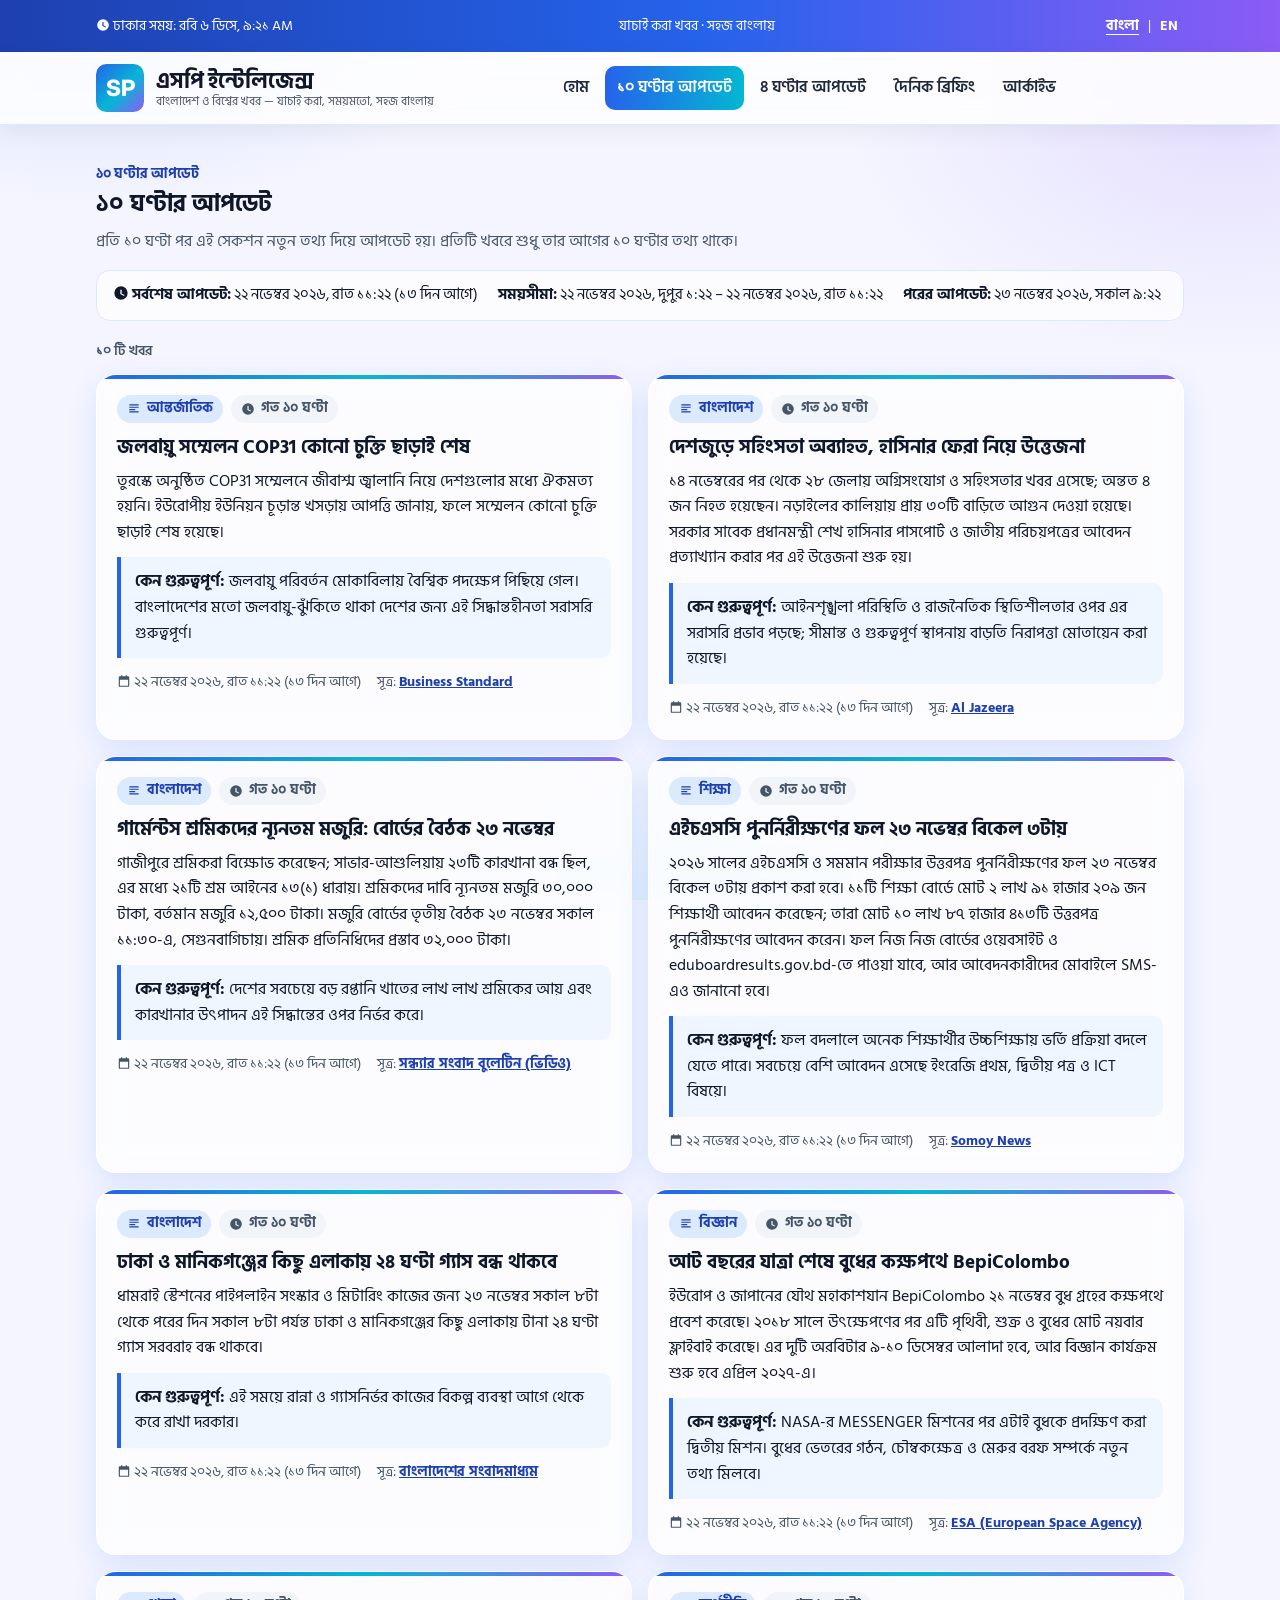
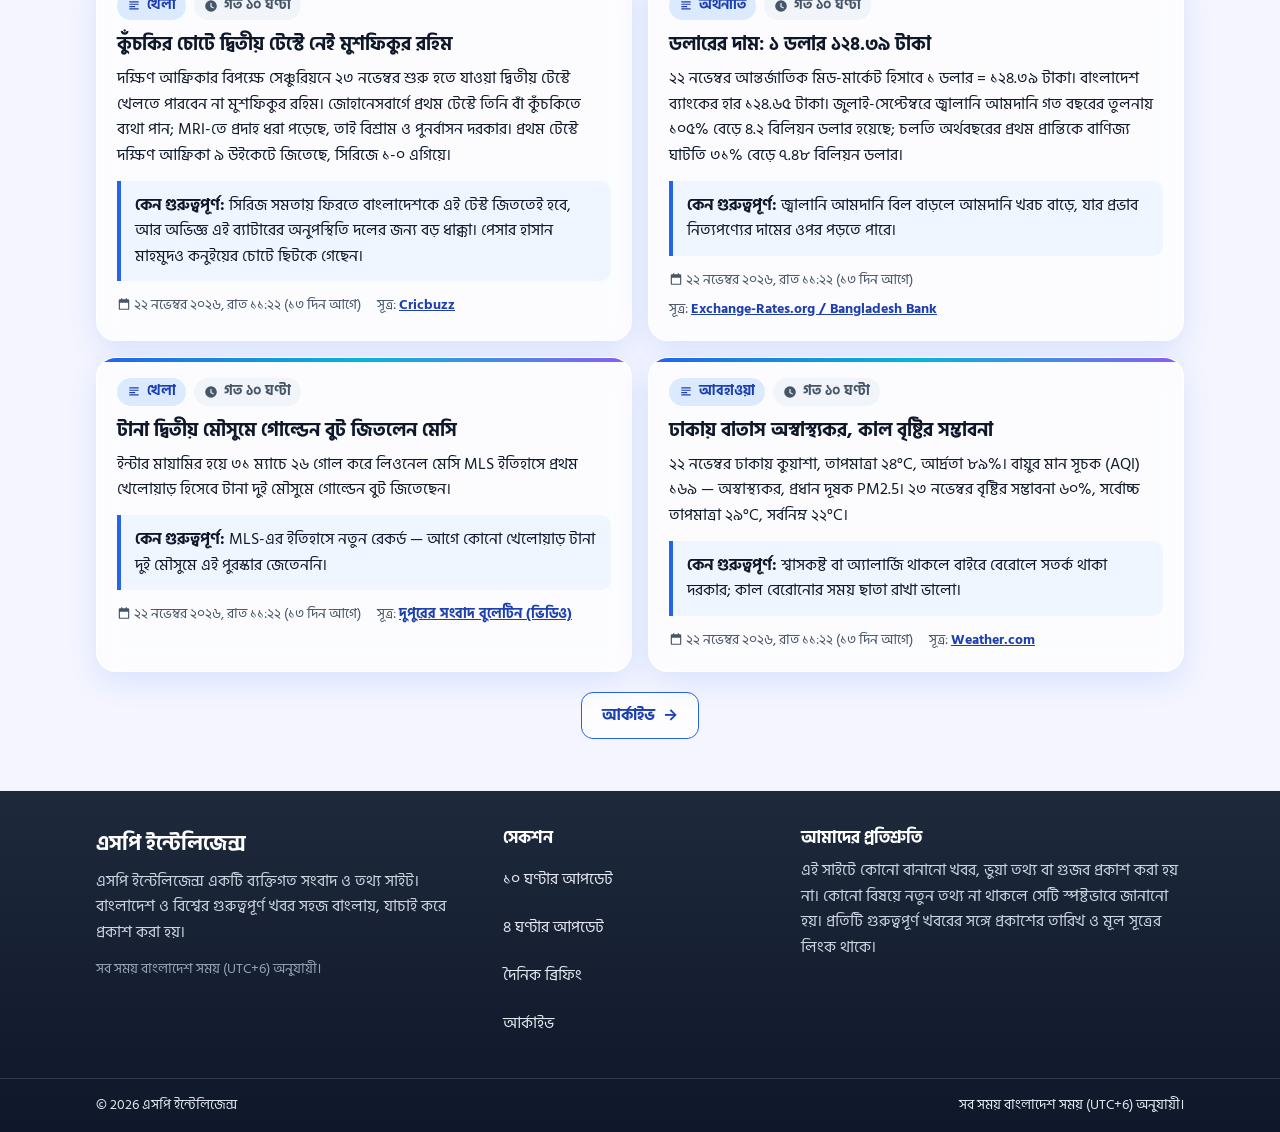
==== 10-ghonta.html @ 9b28f76a "SP Intelligence static site for Netlify (initial upload)" ====
<!DOCTYPE html>
<html lang="bn">
<head>
<meta charset="UTF-8">
<meta name="viewport" content="width=device-width, initial-scale=1.0">
<title>১০ ঘণ্টার আপডেট — এসপি ইন্টেলিজেন্স</title>
<meta name="description" content="গত ১০ ঘণ্টার গুরুত্বপূর্ণ খবর — যাচাই করা, সূত্রসহ।">
<link rel="preconnect" href="https://fonts.googleapis.com">
<link rel="preconnect" href="https://fonts.gstatic.com" crossorigin>
<link href="https://fonts.googleapis.com/css2?family=Inter:wght@400;500;600;700;800&family=Plus+Jakarta+Sans:wght@600;700;800&family=Hind+Siliguri:wght@500;600;700&family=Noto+Sans+Bengali:wght@400;500;600;700;800&display=swap" rel="stylesheet">
<link rel="stylesheet" href="https://cdnjs.cloudflare.com/ajax/libs/font-awesome/6.5.2/css/all.min.css">
<link rel="stylesheet" href="assets/css/style.css">
<link rel="icon" href="data:image/svg+xml,%3Csvg xmlns='http://www.w3.org/2000/svg' viewBox='0 0 64 64'%3E%3Crect width='64' height='64' rx='14' fill='%232563EB'/%3E%3Ctext x='32' y='44' font-size='30' font-family='Arial' font-weight='bold' fill='white' text-anchor='middle'%3ESP%3C/text%3E%3C/svg%3E">
</head>
<body data-page="10h">
<a class="skip-link" href="#main-content" data-i18n="skip_to_content">মূল বিষয়বস্তুতে যান</a>

<div class="topbar">
  <div class="container topbar-inner">
    <p class="topbar-clock">
      <svg class="icon" viewBox="0 0 24 24" width="14" height="14" aria-hidden="true"><path fill="currentColor" d="M12 2a10 10 0 1 0 10 10A10 10 0 0 0 12 2zm1 10.6 4.2 2.5-.8 1.3L11 13.5V7h2z"/></svg>
      <span data-i18n="dhaka_time">ঢাকার সময়</span>: <span id="dhaka-clock" data-clock>--:--</span>
    </p>
    <p class="topbar-note" data-i18n="hero_badge">যাচাই করা খবর · সহজ বাংলায়</p>
    <span class="lang-switch" role="group" data-i18n-aria="language" aria-label="ভাষা">
      <a href="?lang=bn" data-lang-switch="bn" class="active" lang="bn">বাংলা</a>
      <span aria-hidden="true">|</span>
      <a href="?lang=en" data-lang-switch="en" lang="en">EN</a>
    </span>
  </div>
</div>

<header class="site-header" id="site-header">
  <div class="container header-inner">
    <a class="brand" href="index.html" data-i18n-aria="site_name" aria-label="এসপি ইন্টেলিজেন্স">
      <span class="brand-mark" aria-hidden="true">
        <svg viewBox="0 0 64 64" width="48" height="48" role="img" aria-label="SP monogram"><defs><linearGradient id="spg" x1="0" y1="0" x2="1" y2="1"><stop offset="0" stop-color="#2563EB"/><stop offset=".55" stop-color="#06B6D4"/><stop offset="1" stop-color="#8B5CF6"/></linearGradient></defs><rect width="64" height="64" rx="14" fill="url(#spg)"/><text x="32" y="43" font-size="30" font-family="Inter, Arial, sans-serif" font-weight="800" fill="#ffffff" text-anchor="middle">SP</text></svg>
      </span>
      <span class="brand-text">
        <span class="brand-name" data-i18n="site_name">এসপি ইন্টেলিজেন্স</span>
        <span class="brand-tagline" data-i18n="site_tagline">বাংলাদেশ ও বিশ্বের খবর — যাচাই করা, সময়মতো, সহজ বাংলায়</span>
      </span>
    </a>

    <nav class="main-nav" data-i18n-aria="menu" aria-label="মেনু">
      <ul class="nav-list">
        <li><a href="index.html" data-i18n="home">হোম</a></li>
        <li><a href="10-ghonta.html" class="active" data-i18n="section_10h">১০ ঘণ্টার আপডেট</a></li>
        <li><a href="4-ghonta.html" data-i18n="section_4h">৪ ঘণ্টার আপডেট</a></li>
        <li><a href="daily.html" data-i18n="section_daily">দৈনিক ব্রিফিং</a></li>
        <li><a href="archive.html" data-i18n="archive">আর্কাইভ</a></li>
      </ul>
    </nav>

    <div class="header-actions">
      <button type="button" class="icon-btn menu-toggle" id="menu-toggle" data-i18n-aria="menu" aria-label="মেনু" aria-expanded="false" aria-controls="mobile-menu"><i class="fa-solid fa-bars" aria-hidden="true"></i></button>
    </div>
  </div>

  <nav class="mobile-menu" id="mobile-menu" data-i18n-aria="menu" aria-label="মেনু" hidden>
    <a href="index.html" data-i18n="home">হোম</a>
    <a href="10-ghonta.html" data-i18n="section_10h">১০ ঘণ্টার আপডেট</a>
    <a href="4-ghonta.html" data-i18n="section_4h">৪ ঘণ্টার আপডেট</a>
    <a href="daily.html" data-i18n="section_daily">দৈনিক ব্রিফিং</a>
    <a href="archive.html" data-i18n="archive">আর্কাইভ</a>
  </nav>
</header>

<main id="main-content">
<noscript><div class="container"><p class="empty-state">এই সাইটটি দেখতে আপনার ব্রাউজারে JavaScript চালু করুন। / Please enable JavaScript to view this site.</p></div></noscript>

<section class="section" data-i18n-aria="section_10h" aria-label="">
  <div class="container">
    <div class="section-head">
      <span class="section-kicker" data-i18n="section_10h"></span>
      <h2 data-i18n="section_10h"></h2>
      <p class="section-intro" data-i18n="page_10h_intro"></p>
    </div>
    <div id="strip-feed"><p class="freshness-strip" role="status"><span data-i18n="loading">লোড হচ্ছে…</span></p></div>
    <p class="count-chip" role="status" id="count-chip"></p>
    <div id="grid-feed"></div>
    <div class="center-cta">
      <a class="btn btn-outline" href="archive.html?section=10h"><span data-i18n="archive">আর্কাইভ</span> →</a>
    </div>
  </div>
</section>

</main>

<footer class="site-footer">
  <div class="container footer-grid">
    <div class="footer-col footer-brand-col">
      <p class="footer-brand-name" data-i18n="site_name">এসপি ইন্টেলিজেন্স</p>
      <p class="footer-intro" data-i18n="footer_about">এসপি ইন্টেলিজেন্স একটি ব্যক্তিগত সংবাদ ও তথ্য সাইট। বাংলাদেশ ও বিশ্বের গুরুত্বপূর্ণ খবর সহজ বাংলায়, যাচাই করে প্রকাশ করা হয়।</p>
      <p class="footer-note" data-i18n="footer_note">সব সময় বাংলাদেশ সময় (UTC+6) অনুযায়ী।</p>
    </div>
    <div class="footer-col">
      <h3 data-i18n="footer_sections">সেকশন</h3>
      <ul class="footer-links">
        <li><a href="10-ghonta.html" data-i18n="section_10h">১০ ঘণ্টার আপডেট</a></li>
        <li><a href="4-ghonta.html" data-i18n="section_4h">৪ ঘণ্টার আপডেট</a></li>
        <li><a href="daily.html" data-i18n="section_daily">দৈনিক ব্রিফিং</a></li>
        <li><a href="archive.html" data-i18n="archive">আর্কাইভ</a></li>
      </ul>
    </div>
    <div class="footer-col">
      <h3 data-i18n="honesty_title">আমাদের প্রতিশ্রুতি</h3>
      <p class="footer-intro" data-i18n="honesty_text">এই সাইটে কোনো বানানো খবর, ভুয়া তথ্য বা গুজব প্রকাশ করা হয় না। কোনো বিষয়ে নতুন তথ্য না থাকলে সেটি স্পষ্টভাবে জানানো হয়। প্রতিটি গুরুত্বপূর্ণ খবরের সঙ্গে প্রকাশের তারিখ ও মূল সূত্রের লিংক থাকে।</p>
    </div>
  </div>
  <div class="footer-bottom">
    <div class="container footer-bottom-inner">
      <p>© <span id="footer-year">2026</span> <span data-i18n="site_name">এসপি ইন্টেলিজেন্স</span></p>
      <p class="footer-credit" data-i18n="footer_note">সব সময় বাংলাদেশ সময় (UTC+6) অনুযায়ী।</p>
    </div>
  </div>
</footer>

<nav class="bottom-nav" data-i18n-aria="menu" aria-label="মেনু">
  <a href="index.html">
    <i class="fa-solid fa-house" aria-hidden="true"></i><span data-i18n="home">হোম</span>
  </a>
  <a href="10-ghonta.html" class="active">
    <i class="fa-solid fa-clock" aria-hidden="true"></i><span data-i18n="section_10h">১০ ঘণ্টার আপডেট</span>
  </a>
  <a href="4-ghonta.html">
    <i class="fa-solid fa-bolt" aria-hidden="true"></i><span data-i18n="section_4h">৪ ঘণ্টার আপডেট</span>
  </a>
  <a href="daily.html">
    <i class="fa-solid fa-calendar-day" aria-hidden="true"></i><span data-i18n="section_daily">দৈনিক ব্রিফিং</span>
  </a>
</nav>

<button type="button" class="back-to-top" id="back-to-top" data-i18n-aria="back_to_top" aria-label="উপরে যান" hidden>
  <i class="fa-solid fa-arrow-up" aria-hidden="true"></i>
</button>

<script src="assets/js/main.js" defer></script>
<script src="assets/js/app.js" defer></script>
</body>
</html>
---- assets/css/style.css ----
/* ==========================================================================
   SP Intelligence — Glassmorphism (lavender #F4F5FF + blue/cyan/violet)
   UI/UX Pro Max rules applied: accessibility first (4.5:1 contrast, visible
   focus, keyboard nav), 44px minimum touch targets, mobile-first,
   no emoji icons (inline SVG / Font Awesome only), reduced-motion support.
   Breakpoints: 320 / 375 / 390 / 430 / 768 / 1024 / 1366 / 1440.
   ========================================================================== */

:root {
  --bg: #F4F5FF;
  --ink: #0F172A;
  --ink-soft: #1E293B;
  --muted: #475569;
  --blue: #2563EB;
  --blue-dark: #1E40AF;
  --cyan: #06B6D4;
  --violet: #8B5CF6;
  --amber: #B45309;
  --amber-bg: #FEF3C7;
  --card: rgba(255, 255, 255, 0.72);
  --card-solid: #FFFFFF;
  --border: rgba(255, 255, 255, 0.9);
  --border-strong: #DBEAFE;
  --shadow: 0 10px 30px rgba(37, 99, 235, 0.12);
  --shadow-deep: 0 18px 44px rgba(37, 99, 235, 0.18);
  --radius: 20px;
  --radius-sm: 14px;
  --font-bn: "Hind Siliguri", "Noto Sans Bengali", "Inter", system-ui, sans-serif;
  --font-head: "Plus Jakarta Sans", "Hind Siliguri", "Noto Sans Bengali", "Inter", system-ui, sans-serif;
  --font-body: "Inter", "Hind Siliguri", "Noto Sans Bengali", system-ui, sans-serif;
  --space: 16px;
}

* { box-sizing: border-box; }

html {
  -webkit-text-size-adjust: 100%;
  scroll-behavior: smooth;
}

body {
  margin: 0;
  font-family: var(--font-body);
  font-size: 16px;
  line-height: 1.6;
  color: var(--ink);
  background:
    radial-gradient(720px 420px at 8% -5%, rgba(37, 99, 235, 0.16), transparent 60%),
    radial-gradient(640px 420px at 96% 12%, rgba(139, 92, 246, 0.14), transparent 60%),
    radial-gradient(560px 380px at 55% 110%, rgba(6, 182, 212, 0.12), transparent 60%),
    var(--bg);
  background-attachment: fixed;
  min-height: 100vh;
}

/* Bengali-first typography: Hind Siliguri leads for headings and body. */
[lang="bn"] body, [lang="bn"] h1, [lang="bn"] h2, [lang="bn"] h3,
body {
  font-family: var(--font-bn);
}
h1, h2, h3, .brand-name, .section-kicker {
  font-family: var(--font-head);
  line-height: 1.35;
  color: var(--ink);
}
h1 { font-size: 1.9rem; }
h2 { font-size: 1.5rem; margin: 0 0 8px; }
h3 { font-size: 1.15rem; margin: 0 0 8px; }
p { margin: 0 0 12px; }
a { color: var(--blue-dark); }
a:hover { color: var(--blue); }

img { max-width: 100%; height: auto; }

/* Visible keyboard focus — never removed. */
:focus-visible {
  outline: 3px solid var(--blue);
  outline-offset: 2px;
  border-radius: 6px;
}

.skip-link {
  position: absolute;
  left: 16px;
  top: -60px;
  z-index: 100;
  background: var(--blue-dark);
  color: #FFFFFF;
  padding: 12px 18px;
  border-radius: 10px;
  font-weight: 700;
  transition: top 0.2s ease;
}
.skip-link:focus { top: 12px; color: #FFFFFF; }

.container {
  width: 100%;
  max-width: 1120px;
  margin: 0 auto;
  padding-left: var(--space);
  padding-right: var(--space);
}

.icon { vertical-align: -2px; flex: none; }

/* --- Top bar --- */
.topbar {
  background: linear-gradient(90deg, var(--blue-dark), var(--blue) 55%, var(--violet));
  color: #FFFFFF;
  font-size: 0.9rem;
}
.topbar-inner {
  display: flex;
  align-items: center;
  justify-content: space-between;
  gap: 12px;
  min-height: 44px;
  padding-top: 4px;
  padding-bottom: 4px;
}
.topbar p { margin: 0; }
.topbar-note { display: none; }
.lang-switch a {
  color: #FFFFFF;
  text-decoration: none;
  display: inline-block;
  min-height: 44px;
  line-height: 44px;
  padding: 0 6px;
  font-weight: 700;
}
.lang-switch a.active { text-decoration: underline; text-underline-offset: 4px; }

/* --- Header (frosted glass) --- */
.site-header {
  position: sticky;
  top: 0;
  z-index: 50;
  background: rgba(255, 255, 255, 0.82);
  backdrop-filter: blur(14px);
  -webkit-backdrop-filter: blur(14px);
  border-bottom: 1px solid var(--border-strong);
  box-shadow: 0 6px 24px rgba(15, 23, 42, 0.06);
}
.header-inner {
  display: flex;
  align-items: center;
  justify-content: space-between;
  gap: 12px;
  min-height: 72px;
}
.brand {
  display: flex;
  align-items: center;
  gap: 12px;
  text-decoration: none;
  min-height: 44px;
  color: var(--ink);
}
.brand-mark { flex: none; line-height: 0; }
.brand-name {
  display: block;
  font-size: 1.35rem;
  font-weight: 800;
  line-height: 1.2;
}
.brand-tagline {
  display: block;
  font-size: 0.78rem;
  color: var(--muted);
  line-height: 1.35;
}
.main-nav { display: none; }
.nav-list {
  list-style: none;
  margin: 0;
  padding: 0;
  display: flex;
  gap: 4px;
}
.nav-list a {
  display: inline-flex;
  align-items: center;
  min-height: 44px;
  padding: 0 12px;
  border-radius: 10px;
  text-decoration: none;
  color: var(--ink-soft);
  font-weight: 600;
}
.nav-list a:hover { background: #EFF6FF; color: var(--blue-dark); }
.nav-list a.active {
  background: linear-gradient(90deg, var(--blue), var(--cyan));
  color: #FFFFFF;
}
.header-actions { display: flex; align-items: center; gap: 8px; }
.icon-btn {
  min-width: 44px;
  min-height: 44px;
  border-radius: 12px;
  border: 1px solid var(--border-strong);
  background: rgba(255, 255, 255, 0.8);
  color: var(--ink);
  font-size: 1.1rem;
  cursor: pointer;
  display: inline-flex;
  align-items: center;
  justify-content: center;
}
.icon-btn:hover { background: #EFF6FF; }
.mobile-menu {
  border-top: 1px solid var(--border-strong);
  padding: 8px var(--space) 12px;
}
.mobile-menu a {
  display: flex;
  align-items: center;
  min-height: 44px;
  padding: 0 8px;
  border-radius: 10px;
  text-decoration: none;
  color: var(--ink-soft);
  font-weight: 600;
}
.mobile-menu a:hover { background: #EFF6FF; }

/* --- Hero --- */
.hero { padding: 36px 0 8px; }
.hero-inner { text-align: left; }
.hero-badge {
  display: inline-flex;
  align-items: center;
  gap: 8px;
  background: rgba(255, 255, 255, 0.75);
  border: 1px solid var(--border-strong);
  border-radius: 999px;
  padding: 8px 14px;
  font-weight: 700;
  font-size: 0.9rem;
  color: var(--blue-dark);
  margin-bottom: 14px;
}
.hero-badge .dot {
  width: 9px;
  height: 9px;
  border-radius: 50%;
  background: #16A34A;
  flex: none;
}
.gradient-text {
  display: block;
  background: linear-gradient(90deg, var(--blue), var(--cyan) 50%, var(--violet));
  -webkit-background-clip: text;
  background-clip: text;
  color: transparent;
}
.hero-sub {
  font-size: 1.05rem;
  color: var(--ink-soft);
  max-width: 720px;
}
.hero-actions { display: flex; flex-wrap: wrap; gap: 12px; margin: 18px 0 8px; }

/* --- Buttons (44px minimum) --- */
.btn {
  display: inline-flex;
  align-items: center;
  justify-content: center;
  gap: 8px;
  min-height: 44px;
  padding: 10px 20px;
  border-radius: 12px;
  font-weight: 700;
  font-size: 1rem;
  text-decoration: none;
  cursor: pointer;
  border: 1px solid transparent;
  transition: transform 0.15s ease, box-shadow 0.15s ease, background 0.15s ease;
}
.btn-primary {
  background: linear-gradient(90deg, var(--blue), var(--cyan));
  color: #FFFFFF;
  box-shadow: 0 8px 20px rgba(37, 99, 235, 0.28);
}
.btn-primary:hover { color: #FFFFFF; transform: translateY(-1px); }
.btn-outline {
  background: rgba(255, 255, 255, 0.8);
  border-color: var(--blue);
  color: var(--blue-dark);
}
.btn-outline:hover { background: #EFF6FF; }
.btn-small { min-height: 44px; padding: 8px 14px; font-size: 0.95rem; }

/* --- Sections --- */
.section { padding: 28px 0 8px; }
.section-head { margin-bottom: 16px; }
.section-kicker {
  display: inline-block;
  font-size: 0.85rem;
  font-weight: 800;
  letter-spacing: 0.02em;
  text-transform: uppercase;
  color: var(--blue-dark);
  margin-bottom: 6px;
}
.section-head-row {
  display: flex;
  flex-direction: column;
  gap: 12px;
  margin-bottom: 16px;
}
.section-head-row .btn { align-self: flex-start; }
.section-intro { color: var(--muted); max-width: 760px; }

/* --- Glass cards --- */
.card {
  position: relative;
  background: var(--card);
  backdrop-filter: blur(12px);
  -webkit-backdrop-filter: blur(12px);
  border: 1px solid var(--border);
  border-radius: var(--radius);
  box-shadow: var(--shadow);
  padding: 20px;
  overflow: hidden;
}
.card::before {
  content: "";
  position: absolute;
  top: 0; left: 0; right: 0;
  height: 4px;
  background: linear-gradient(90deg, var(--blue), var(--cyan), var(--violet));
}
.card:hover { box-shadow: var(--shadow-deep); }

.news-grid {
  display: grid;
  grid-template-columns: 1fr;
  gap: 16px;
}
.news-card h3 { font-size: 1.2rem; }
.news-card h3 a { color: var(--ink); text-decoration: none; }
.news-card h3 a:hover { color: var(--blue-dark); text-decoration: underline; }
.card-top {
  display: flex;
  flex-wrap: wrap;
  align-items: center;
  gap: 8px;
  margin-bottom: 12px;
}
.badge {
  display: inline-flex;
  align-items: center;
  gap: 6px;
  min-height: 28px;
  padding: 3px 10px;
  border-radius: 999px;
  font-size: 0.85rem;
  font-weight: 700;
}
.badge-blue { background: #DBEAFE; color: var(--blue-dark); }
.badge-amber { background: var(--amber-bg); color: var(--amber); }
.badge-soft { background: #F1F5F9; color: var(--muted); }
.why-box {
  background: #EFF6FF;
  border-left: 4px solid var(--blue);
  border-radius: 0 10px 10px 0;
  padding: 12px 14px;
}
.card-meta {
  display: flex;
  flex-wrap: wrap;
  gap: 6px 16px;
  font-size: 0.9rem;
  color: var(--muted);
  margin: 12px 0 0;
}
.card-meta a { font-weight: 700; }
.freshness { color: var(--muted); font-size: 0.9rem; }

.freshness-strip {
  display: flex;
  flex-wrap: wrap;
  gap: 6px 20px;
  background: rgba(255, 255, 255, 0.75);
  border: 1px solid var(--border-strong);
  border-radius: var(--radius-sm);
  padding: 12px 16px;
  font-size: 0.95rem;
  margin: 0 0 18px;
}
.freshness-strip strong { color: var(--ink); }

/* --- Daily briefing --- */
.daily-card h3 { margin-top: 18px; }
.top5-list { margin: 0 0 8px; padding-left: 22px; }
.top5-list li { margin-bottom: 12px; }
.top5-list li > span { display: block; color: var(--ink-soft); }
.upcoming-list { margin: 0 0 8px; padding-left: 20px; }
.upcoming-list li { margin-bottom: 8px; }
.islamic-note {
  background: #F5F3FF;
  border-left: 4px solid var(--violet);
  border-radius: 0 10px 10px 0;
  padding: 12px 14px;
}

/* --- Placeholder for the 4th section (clearly marked, easy to replace) --- */
/* SECTION-4-PLACEHOLDER: replace this whole <section> when the 4th section
   is decided. Keep the id="section-4-placeholder" so links keep working. */
.placeholder-slot {
  border: 2px dashed #93C5FD;
  border-radius: var(--radius);
  background: rgba(255, 255, 255, 0.45);
  padding: 24px 20px;
  text-align: left;
}
.placeholder-slot h2 { margin-bottom: 8px; }
.placeholder-slot p { color: var(--muted); margin-bottom: 0; }
.placeholder-tag {
  display: inline-block;
  background: #DBEAFE;
  color: var(--blue-dark);
  font-weight: 700;
  font-size: 0.85rem;
  border-radius: 999px;
  padding: 4px 12px;
  margin-bottom: 10px;
}

/* --- How it works / honesty --- */
.steps-grid {
  display: grid;
  grid-template-columns: 1fr;
  gap: 16px;
}
.step-card h3 { margin-top: 4px; }
.step-num {
  display: inline-flex;
  align-items: center;
  justify-content: center;
  width: 44px;
  height: 44px;
  border-radius: 50%;
  background: linear-gradient(135deg, var(--blue), var(--violet));
  color: #FFFFFF;
  font-weight: 800;
  font-size: 1.15rem;
  margin-bottom: 10px;
}
.honesty-box {
  background: rgba(255, 255, 255, 0.75);
  border: 1px solid var(--border-strong);
  border-radius: var(--radius);
  padding: 20px;
}
.honesty-box p { margin-bottom: 0; color: var(--ink-soft); }

/* --- Archive --- */
.tabs {
  display: flex;
  flex-wrap: wrap;
  gap: 8px;
  margin-bottom: 20px;
}
.tab {
  display: inline-flex;
  align-items: center;
  min-height: 44px;
  padding: 8px 16px;
  border-radius: 999px;
  border: 1px solid var(--border-strong);
  background: rgba(255, 255, 255, 0.75);
  color: var(--ink-soft);
  font-weight: 700;
  text-decoration: none;
}
.tab:hover { background: #EFF6FF; }
.tab.active {
  background: linear-gradient(90deg, var(--blue), var(--cyan));
  color: #FFFFFF;
  border-color: transparent;
}
.archive-date {
  margin: 28px 0 12px;
  padding-bottom: 8px;
  border-bottom: 2px solid var(--border-strong);
}
.archive-date:first-of-type { margin-top: 0; }
.count-chip {
  font-size: 0.9rem;
  color: var(--muted);
  font-weight: 600;
}

.empty-state {
  background: rgba(255, 255, 255, 0.75);
  border: 1px solid var(--border-strong);
  border-radius: var(--radius);
  padding: 24px 20px;
  text-align: center;
  color: var(--muted);
}
.center-cta { text-align: center; margin-top: 20px; }
.mt-2 { margin-top: 16px; }

/* --- Footer --- */
.site-footer {
  margin-top: 40px;
  background: linear-gradient(180deg, #1E293B, #0F172A);
  color: #E2E8F0;
  padding: 36px 0 0;
}
.footer-grid {
  display: grid;
  grid-template-columns: 1fr;
  gap: 24px;
  padding-bottom: 28px;
}
.footer-col h3 { color: #FFFFFF; font-size: 1.05rem; }
.footer-brand-name {
  font-size: 1.3rem;
  font-weight: 800;
  color: #FFFFFF;
  margin-bottom: 8px;
}
.footer-intro { color: #CBD5E1; }
.footer-note { color: #94A3B8; font-size: 0.9rem; }
.footer-links { list-style: none; margin: 0; padding: 0; }
.footer-links li { margin-bottom: 4px; }
.footer-links a {
  display: inline-flex;
  align-items: center;
  min-height: 44px;
  color: #E2E8F0;
  text-decoration: none;
}
.footer-links a:hover { color: #FFFFFF; text-decoration: underline; }
.footer-bottom { border-top: 1px solid rgba(255, 255, 255, 0.14); }
.footer-bottom-inner {
  display: flex;
  flex-direction: column;
  gap: 4px;
  padding-top: 14px;
  padding-bottom: 96px;
  font-size: 0.9rem;
}
.footer-bottom p { margin: 0; }

/* --- Mobile bottom nav (max 4 items) --- */
.bottom-nav {
  position: fixed;
  left: 0; right: 0; bottom: 0;
  z-index: 60;
  display: flex;
  background: rgba(255, 255, 255, 0.92);
  backdrop-filter: blur(12px);
  -webkit-backdrop-filter: blur(12px);
  border-top: 1px solid var(--border-strong);
  box-shadow: 0 -6px 20px rgba(15, 23, 42, 0.08);
}
.bottom-nav a {
  flex: 1;
  display: flex;
  flex-direction: column;
  align-items: center;
  justify-content: center;
  gap: 2px;
  min-height: 56px;
  padding: 6px 2px;
  color: var(--muted);
  text-decoration: none;
  font-size: 0.72rem;
  font-weight: 600;
  text-align: center;
}
.bottom-nav a i { font-size: 1.15rem; }
.bottom-nav a.active { color: var(--blue-dark); }

.back-to-top {
  position: fixed;
  right: 16px;
  bottom: 72px;
  z-index: 60;
  width: 48px;
  height: 48px;
  border-radius: 50%;
  border: none;
  background: linear-gradient(135deg, var(--blue), var(--violet));
  color: #FFFFFF;
  font-size: 1.05rem;
  cursor: pointer;
  box-shadow: var(--shadow-deep);
}

/* --- Responsive --- */
@media (min-width: 640px) {
  .topbar-note { display: block; }
  .section-head-row { flex-direction: row; align-items: flex-end; justify-content: space-between; }
  .section-head-row .btn { align-self: auto; }
}
@media (min-width: 768px) {
  h1 { font-size: 2.4rem; }
  .main-nav { display: block; }
  .menu-toggle { display: none; }
  .mobile-menu { display: none; }
  .news-grid { grid-template-columns: 1fr 1fr; }
  .steps-grid { grid-template-columns: repeat(3, 1fr); }
  .footer-grid { grid-template-columns: 1.4fr 1fr 1.4fr; }
  .footer-bottom-inner { flex-direction: row; justify-content: space-between; }
  .bottom-nav { display: none; }
  .footer-bottom-inner { padding-bottom: 16px; }
  .back-to-top { bottom: 24px; }
}
@media (min-width: 1024px) {
  .hero { padding: 48px 0 12px; }
  .section { padding: 36px 0 12px; }
}
@media (min-width: 1440px) {
  .container { max-width: 1180px; }
}

/* --- Reduced motion --- */
@media (prefers-reduced-motion: reduce) {
  html { scroll-behavior: auto; }
  *, *::before, *::after {
    transition-duration: 0.01ms !important;
    animation-duration: 0.01ms !important;
  }
}
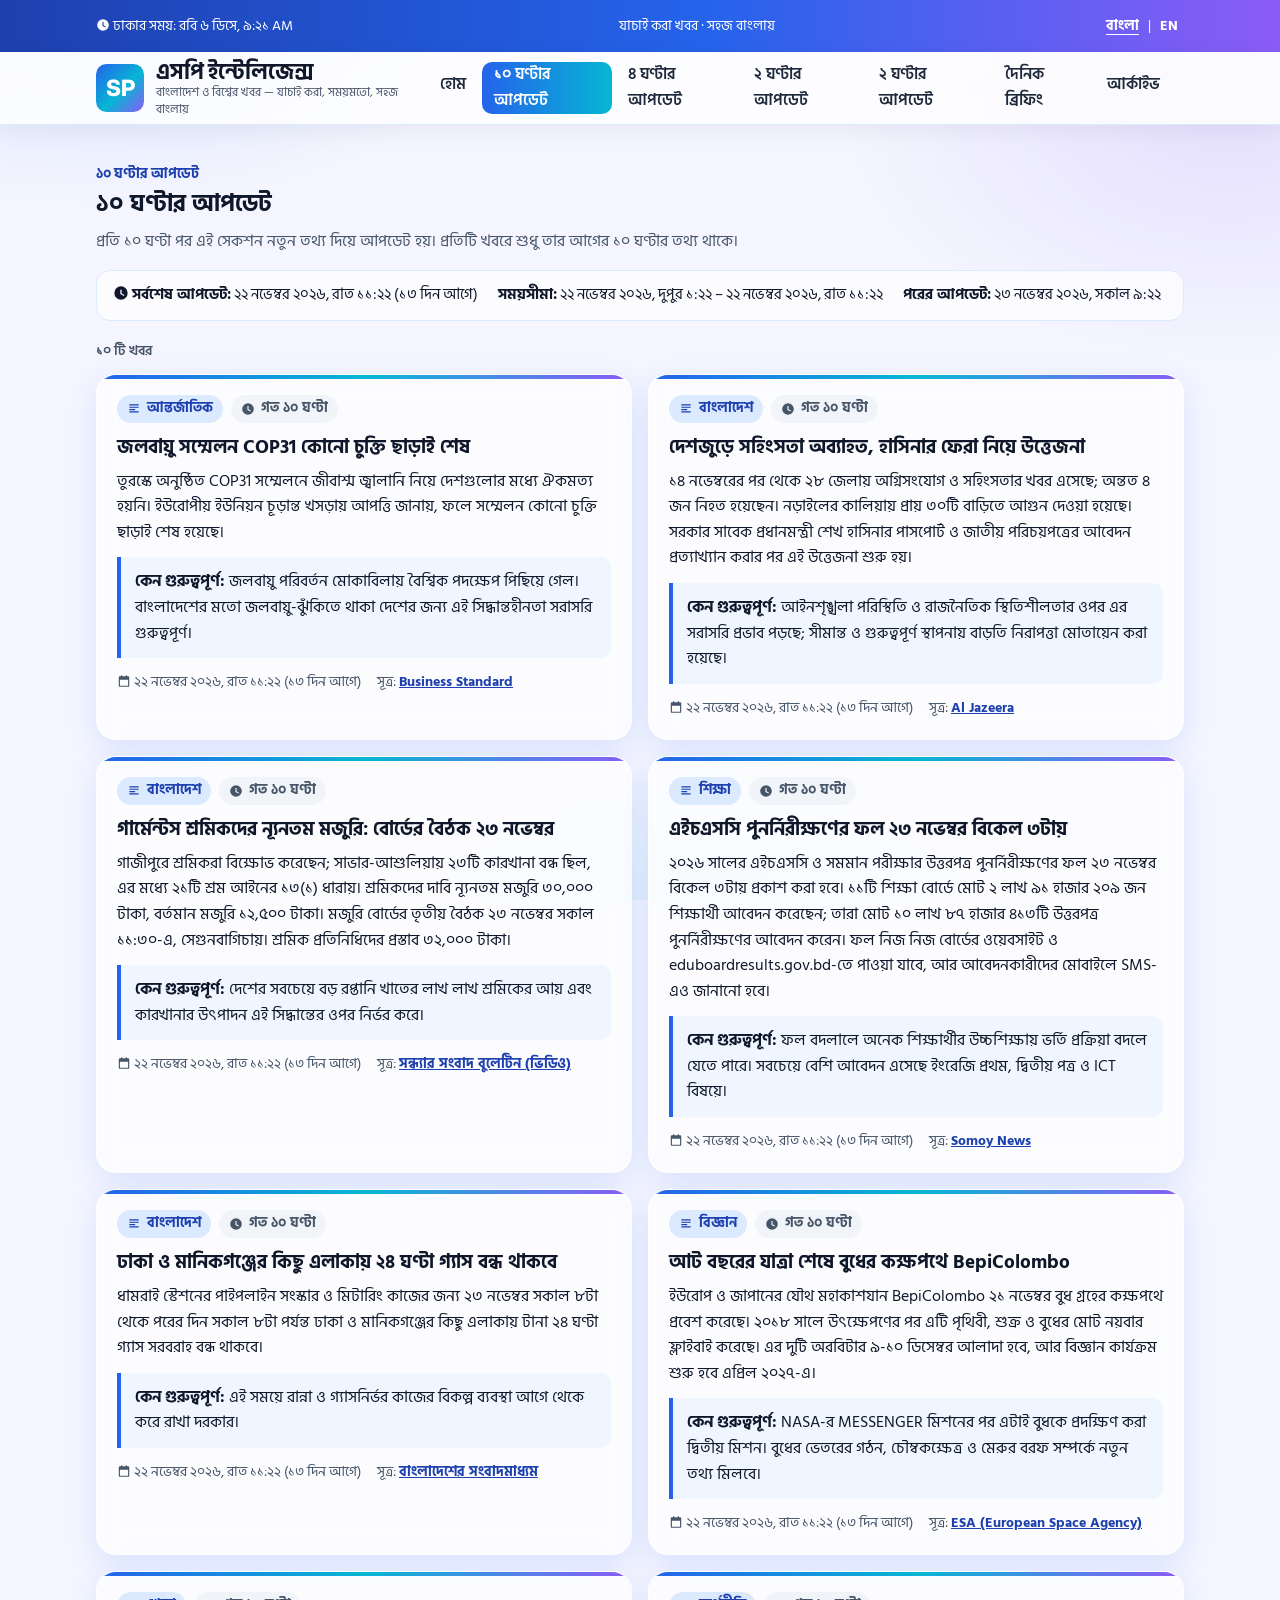
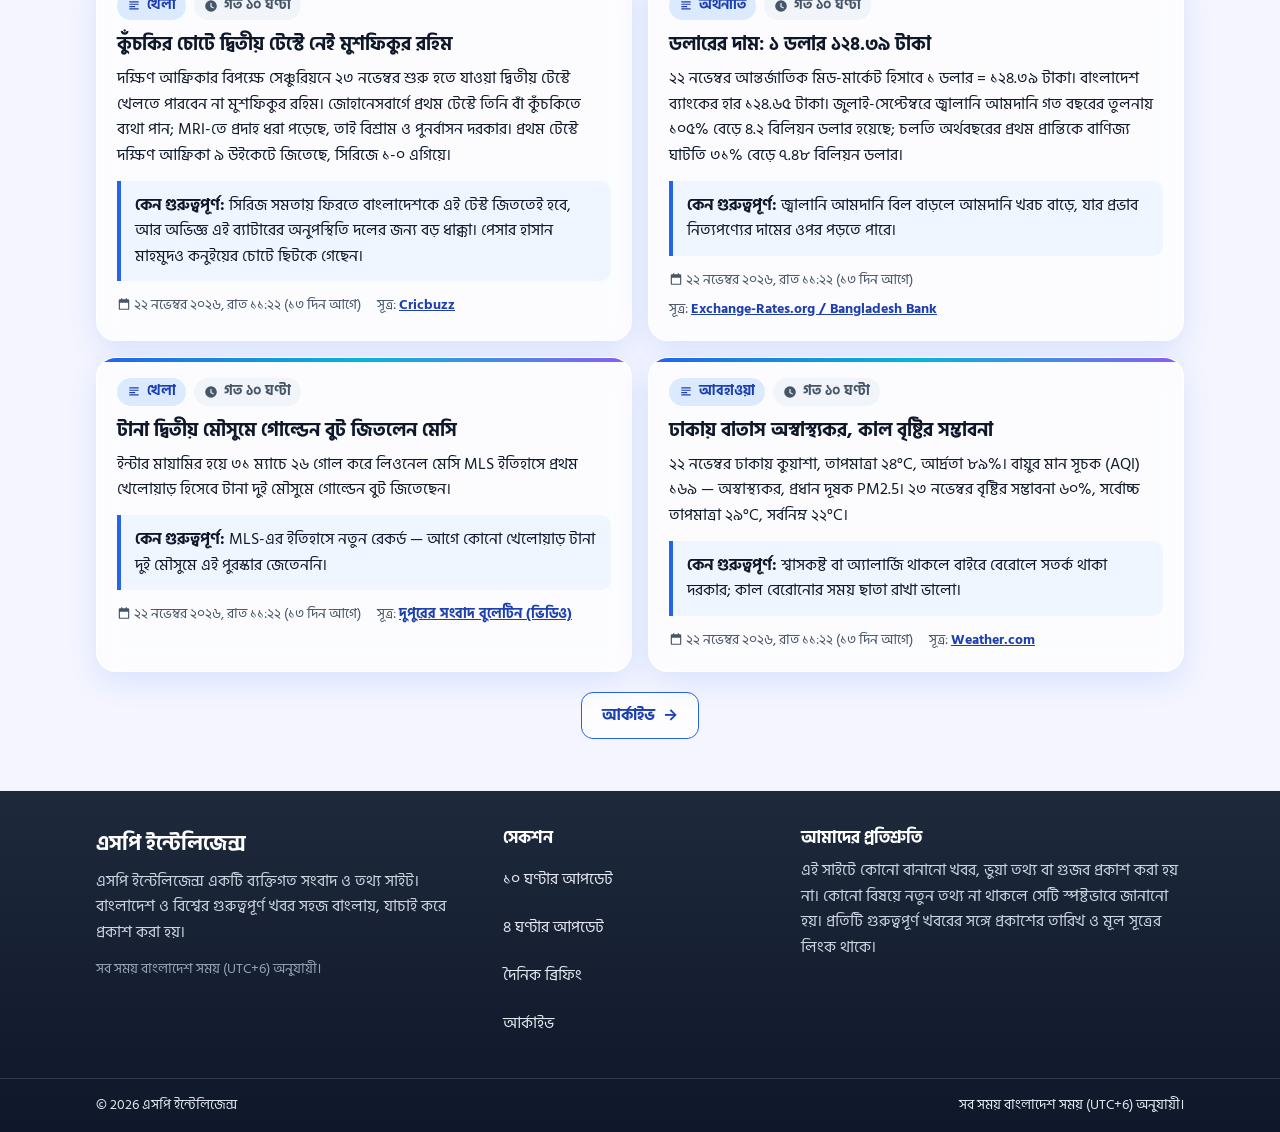
==== commit c84b253e: "Dashboard redesign: morning dashboard homepage, new 2-hour section, 2h seed" ====
--- a/10-ghonta.html
+++ b/10-ghonta.html
@@ -47,6 +47,8 @@
         <li><a href="index.html" data-i18n="home">হোম</a></li>
         <li><a href="10-ghonta.html" class="active" data-i18n="section_10h">১০ ঘণ্টার আপডেট</a></li>
         <li><a href="4-ghonta.html" data-i18n="section_4h">৪ ঘণ্টার আপডেট</a></li>
+        <li><a href="2-ghonta.html" data-i18n="section_2h">২ ঘণ্টার আপডেট</a></li>
+        <li><a href="2-ghonta.html" data-i18n="section_2h">২ ঘণ্টার আপডেট</a></li>
         <li><a href="daily.html" data-i18n="section_daily">দৈনিক ব্রিফিং</a></li>
         <li><a href="archive.html" data-i18n="archive">আর্কাইভ</a></li>
       </ul>
@@ -61,6 +63,7 @@
     <a href="index.html" data-i18n="home">হোম</a>
     <a href="10-ghonta.html" data-i18n="section_10h">১০ ঘণ্টার আপডেট</a>
     <a href="4-ghonta.html" data-i18n="section_4h">৪ ঘণ্টার আপডেট</a>
+    <a href="2-ghonta.html" data-i18n="section_2h">২ ঘণ্টার আপডেট</a>
     <a href="daily.html" data-i18n="section_daily">দৈনিক ব্রিফিং</a>
     <a href="archive.html" data-i18n="archive">আর্কাইভ</a>
   </nav>
@@ -126,6 +129,9 @@
   <a href="4-ghonta.html">
     <i class="fa-solid fa-bolt" aria-hidden="true"></i><span data-i18n="section_4h">৪ ঘণ্টার আপডেট</span>
   </a>
+  <a href="2-ghonta.html">
+    <i class="fa-solid fa-stopwatch" aria-hidden="true"></i><span data-i18n="section_2h">২ ঘণ্টার আপডেট</span>
+  </a>
   <a href="daily.html">
     <i class="fa-solid fa-calendar-day" aria-hidden="true"></i><span data-i18n="section_daily">দৈনিক ব্রিফিং</span>
   </a>
--- a/assets/css/style.css
+++ b/assets/css/style.css
@@ -405,29 +405,6 @@
   padding: 12px 14px;
 }
 
-/* --- Placeholder for the 4th section (clearly marked, easy to replace) --- */
-/* SECTION-4-PLACEHOLDER: replace this whole <section> when the 4th section
-   is decided. Keep the id="section-4-placeholder" so links keep working. */
-.placeholder-slot {
-  border: 2px dashed #93C5FD;
-  border-radius: var(--radius);
-  background: rgba(255, 255, 255, 0.45);
-  padding: 24px 20px;
-  text-align: left;
-}
-.placeholder-slot h2 { margin-bottom: 8px; }
-.placeholder-slot p { color: var(--muted); margin-bottom: 0; }
-.placeholder-tag {
-  display: inline-block;
-  background: #DBEAFE;
-  color: var(--blue-dark);
-  font-weight: 700;
-  font-size: 0.85rem;
-  border-radius: 999px;
-  padding: 4px 12px;
-  margin-bottom: 10px;
-}
-
 /* --- How it works / honesty --- */
 .steps-grid {
   display: grid;
@@ -628,3 +605,121 @@
     animation-duration: 0.01ms !important;
   }
 }
+
+/* ==========================================================================
+   Dashboard (homepage) — admin-dashboard layout adapted to SP Intelligence.
+   Stat cards use deep gradients so white text keeps 4.5:1+ contrast at
+   every stop: blue #1E3A8A/#2563EB, orange #7C2D12/#C2410C,
+   violet #4C1D95/#6D28D9, green #064E3B/#047857.
+   ========================================================================== */
+.dash-head { padding: 32px 0 4px; }
+.dash-head h1 { margin-bottom: 6px; }
+.dash-date {
+  font-weight: 700;
+  font-size: 1.05rem;
+  color: var(--blue-dark);
+  margin-bottom: 10px;
+}
+
+.stat-section { padding: 20px 0 4px; }
+.stat-grid {
+  display: grid;
+  grid-template-columns: 1fr;
+  gap: 16px;
+}
+.stat-card {
+  position: relative;
+  display: flex;
+  flex-direction: column;
+  gap: 2px;
+  min-height: 132px;
+  padding: 20px;
+  border-radius: var(--radius);
+  color: #FFFFFF;
+  text-decoration: none;
+  box-shadow: var(--shadow);
+  overflow: hidden;
+  transition: transform 0.15s ease, box-shadow 0.15s ease;
+}
+.stat-card:hover { color: #FFFFFF; transform: translateY(-2px); box-shadow: var(--shadow-deep); }
+.stat-card::after {
+  content: "";
+  position: absolute;
+  right: -34px;
+  bottom: -52px;
+  width: 150px;
+  height: 150px;
+  border-radius: 50%;
+  background: rgba(255, 255, 255, 0.14);
+  pointer-events: none;
+}
+.stat-blue { background: linear-gradient(135deg, #1E3A8A, #1D4ED8 55%, #2563EB); }
+.stat-orange { background: linear-gradient(135deg, #7C2D12, #9A3412 55%, #C2410C); }
+.stat-violet { background: linear-gradient(135deg, #4C1D95, #5B21B6 55%, #6D28D9); }
+.stat-green { background: linear-gradient(135deg, #064E3B, #065F46 55%, #047857); }
+.stat-icon { display: inline-flex; margin-bottom: 6px; opacity: 0.95; }
+.stat-label { font-weight: 700; font-size: 1.02rem; }
+.stat-num { font-size: 2.1rem; font-weight: 800; line-height: 1.15; }
+.stat-unit { font-size: 1rem; font-weight: 700; }
+.stat-meta { font-size: 0.88rem; opacity: 0.95; }
+
+/* Dashboard two-column layout: sector panels + right rail. */
+.dash-section { padding-top: 12px; }
+.dash-layout {
+  display: grid;
+  grid-template-columns: 1fr;
+  gap: 20px;
+  align-items: start;
+}
+.dash-main {
+  display: grid;
+  grid-template-columns: 1fr;
+  gap: 8px;
+  min-width: 0;
+}
+.dash-panel { padding-bottom: 12px; }
+.dash-rail {
+  display: grid;
+  grid-template-columns: 1fr;
+  gap: 16px;
+  align-content: start;
+}
+.rail-panel h3 { margin-bottom: 12px; }
+.compact-list { margin: 0; padding-left: 22px; }
+.compact-list li { margin-bottom: 10px; }
+.compact-list li:last-child { margin-bottom: 0; }
+.compact-list a { color: var(--ink); text-decoration: none; font-weight: 600; }
+.compact-list a:hover { color: var(--blue-dark); text-decoration: underline; }
+
+/* Future widget slots — clearly marked, no fake data. */
+.widget-slot {
+  border: 2px dashed #93C5FD;
+  border-radius: var(--radius);
+  background: rgba(255, 255, 255, 0.45);
+  padding: 20px;
+}
+.widget-slot h3 { margin-bottom: 6px; }
+.widget-slot p { color: var(--muted); margin-bottom: 0; }
+
+/* Bottom nav now has 5 items — slightly smaller labels so they fit. */
+.bottom-nav a span { font-size: 0.68rem; }
+
+@media (min-width: 640px) {
+  .stat-grid { grid-template-columns: 1fr 1fr; }
+}
+@media (min-width: 1024px) {
+  .stat-grid { grid-template-columns: repeat(4, 1fr); }
+  .dash-layout { grid-template-columns: minmax(0, 1fr) 340px; }
+  .dash-head { padding-top: 40px; }
+}
+
+.widget-tag {
+  display: inline-block;
+  background: #DBEAFE;
+  color: var(--blue-dark);
+  font-weight: 700;
+  font-size: 0.85rem;
+  border-radius: 999px;
+  padding: 4px 12px;
+  margin-bottom: 10px;
+}
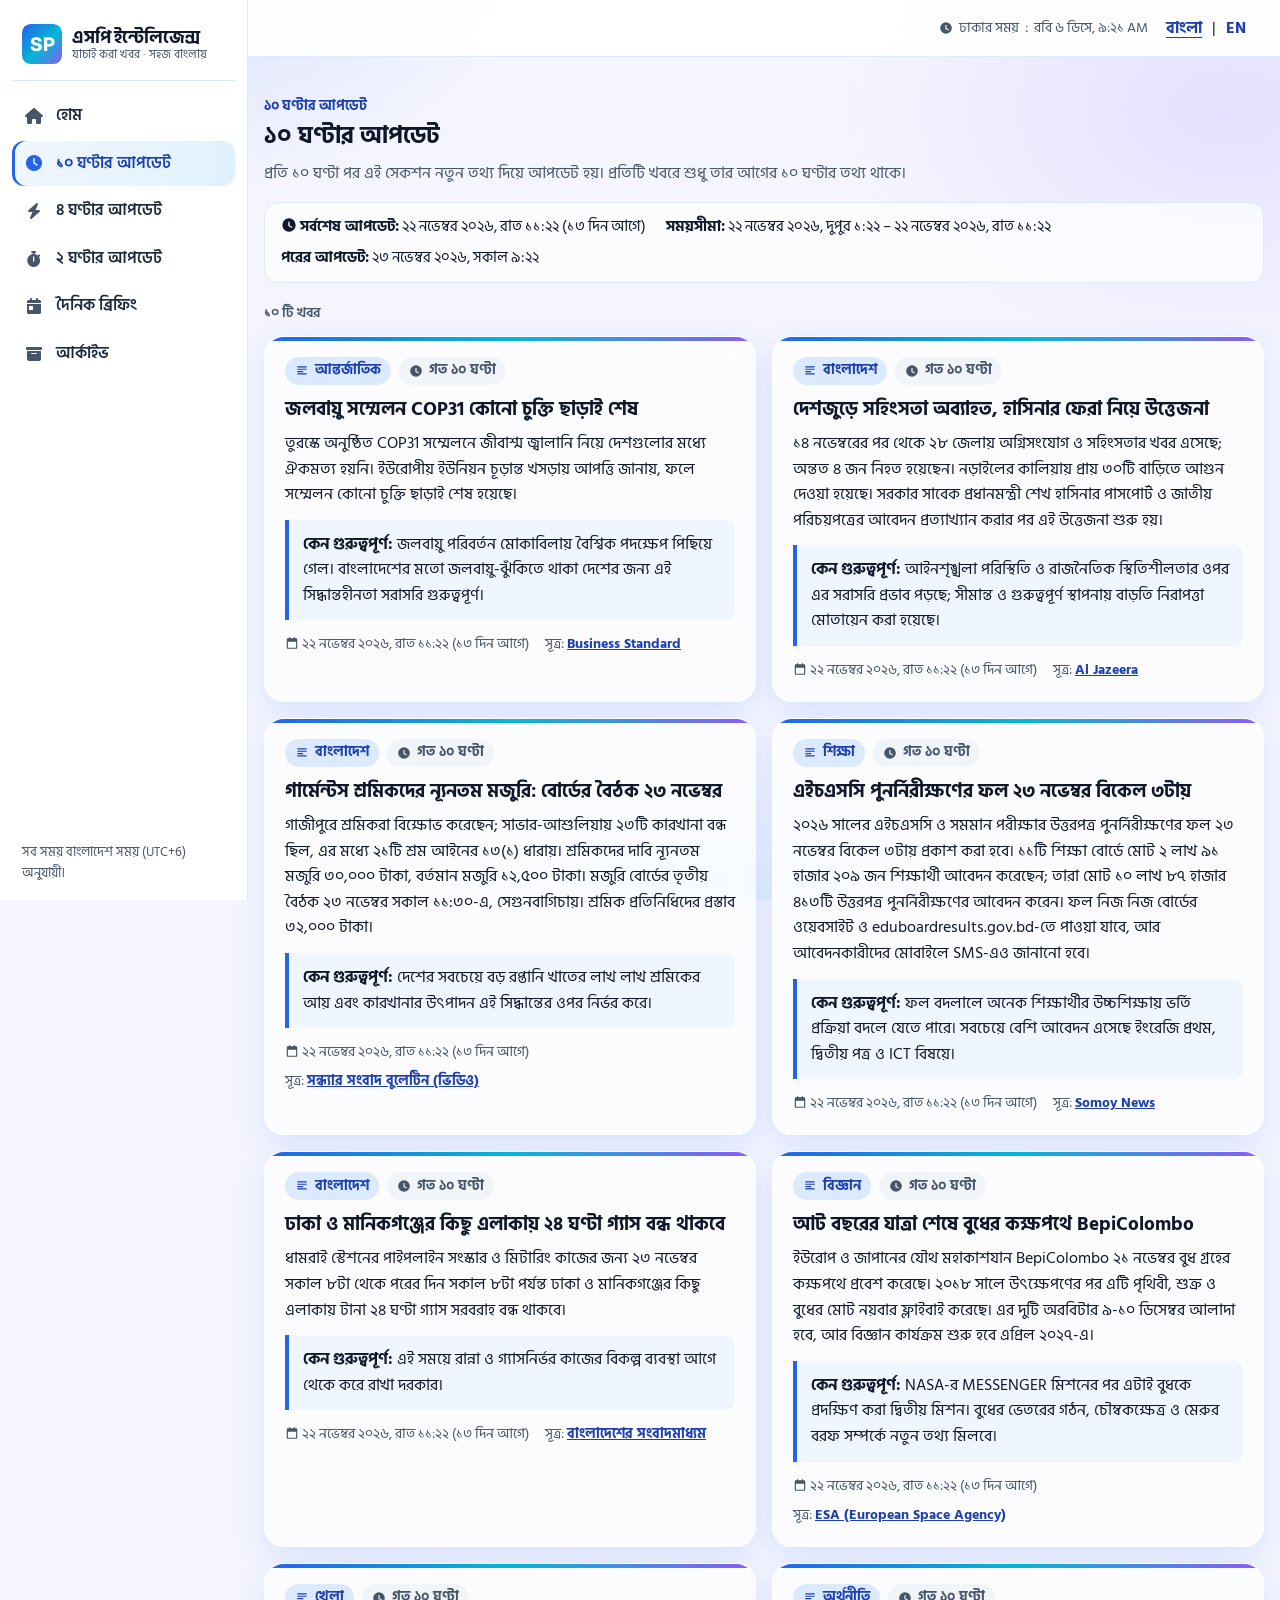
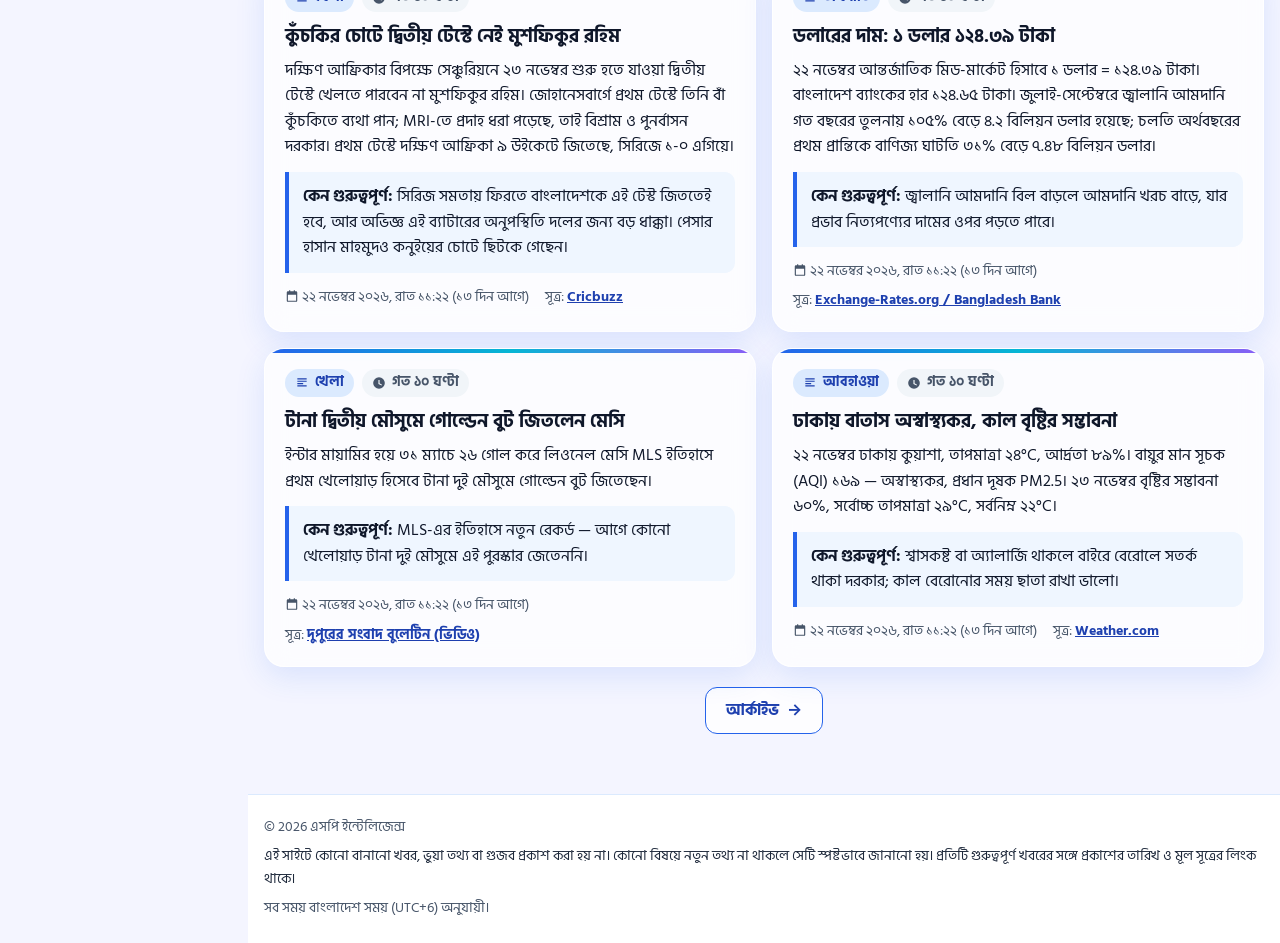
==== commit 4d1eef79: "Cleaner dashboard UI: sidebar shell, chart + activity feed, less clutter" ====
--- a/10-ghonta.html
+++ b/10-ghonta.html
@@ -15,60 +15,44 @@
 <body data-page="10h">
 <a class="skip-link" href="#main-content" data-i18n="skip_to_content">মূল বিষয়বস্তুতে যান</a>
 
-<div class="topbar">
-  <div class="container topbar-inner">
-    <p class="topbar-clock">
-      <svg class="icon" viewBox="0 0 24 24" width="14" height="14" aria-hidden="true"><path fill="currentColor" d="M12 2a10 10 0 1 0 10 10A10 10 0 0 0 12 2zm1 10.6 4.2 2.5-.8 1.3L11 13.5V7h2z"/></svg>
-      <span data-i18n="dhaka_time">ঢাকার সময়</span>: <span id="dhaka-clock" data-clock>--:--</span>
-    </p>
-    <p class="topbar-note" data-i18n="hero_badge">যাচাই করা খবর · সহজ বাংলায়</p>
-    <span class="lang-switch" role="group" data-i18n-aria="language" aria-label="ভাষা">
-      <a href="?lang=bn" data-lang-switch="bn" class="active" lang="bn">বাংলা</a>
-      <span aria-hidden="true">|</span>
-      <a href="?lang=en" data-lang-switch="en" lang="en">EN</a>
-    </span>
-  </div>
-</div>
-
-<header class="site-header" id="site-header">
-  <div class="container header-inner">
-    <a class="brand" href="index.html" data-i18n-aria="site_name" aria-label="এসপি ইন্টেলিজেন্স">
+<div class="shell">
+  <div class="sidebar-backdrop" id="sidebar-backdrop" hidden></div>
+  <aside class="sidebar" id="sidebar" data-i18n-aria="menu" aria-label="মেনু">
+    <a class="sidebar-brand" href="index.html" data-i18n-aria="site_name" aria-label="এসপি ইন্টেলিজেন্স">
       <span class="brand-mark" aria-hidden="true">
-        <svg viewBox="0 0 64 64" width="48" height="48" role="img" aria-label="SP monogram"><defs><linearGradient id="spg" x1="0" y1="0" x2="1" y2="1"><stop offset="0" stop-color="#2563EB"/><stop offset=".55" stop-color="#06B6D4"/><stop offset="1" stop-color="#8B5CF6"/></linearGradient></defs><rect width="64" height="64" rx="14" fill="url(#spg)"/><text x="32" y="43" font-size="30" font-family="Inter, Arial, sans-serif" font-weight="800" fill="#ffffff" text-anchor="middle">SP</text></svg>
+        <svg viewBox="0 0 64 64" width="40" height="40" role="img" aria-label="SP monogram"><defs><linearGradient id="spg" x1="0" y1="0" x2="1" y2="1"><stop offset="0" stop-color="#2563EB"/><stop offset=".55" stop-color="#06B6D4"/><stop offset="1" stop-color="#8B5CF6"/></linearGradient></defs><rect width="64" height="64" rx="14" fill="url(#spg)"/><text x="32" y="43" font-size="30" font-family="Inter, Arial, sans-serif" font-weight="800" fill="#ffffff" text-anchor="middle">SP</text></svg>
       </span>
-      <span class="brand-text">
-        <span class="brand-name" data-i18n="site_name">এসপি ইন্টেলিজেন্স</span>
-        <span class="brand-tagline" data-i18n="site_tagline">বাংলাদেশ ও বিশ্বের খবর — যাচাই করা, সময়মতো, সহজ বাংলায়</span>
+      <span class="sidebar-brand-text">
+        <span class="sidebar-brand-name" data-i18n="site_name">এসপি ইন্টেলিজেন্স</span>
+        <span class="sidebar-brand-tag" data-i18n="hero_badge">যাচাই করা খবর · সহজ বাংলায়</span>
       </span>
     </a>
-
-    <nav class="main-nav" data-i18n-aria="menu" aria-label="মেনু">
-      <ul class="nav-list">
-        <li><a href="index.html" data-i18n="home">হোম</a></li>
-        <li><a href="10-ghonta.html" class="active" data-i18n="section_10h">১০ ঘণ্টার আপডেট</a></li>
-        <li><a href="4-ghonta.html" data-i18n="section_4h">৪ ঘণ্টার আপডেট</a></li>
-        <li><a href="2-ghonta.html" data-i18n="section_2h">২ ঘণ্টার আপডেট</a></li>
-        <li><a href="2-ghonta.html" data-i18n="section_2h">২ ঘণ্টার আপডেট</a></li>
-        <li><a href="daily.html" data-i18n="section_daily">দৈনিক ব্রিফিং</a></li>
-        <li><a href="archive.html" data-i18n="archive">আর্কাইভ</a></li>
-      </ul>
+    <nav class="sidebar-nav">
+      <a href="index.html"><i class="fa-solid fa-house" aria-hidden="true"></i><span data-i18n="home">হোম</span></a>
+      <a href="10-ghonta.html" class="active" aria-current="page"><i class="fa-solid fa-clock" aria-hidden="true"></i><span data-i18n="section_10h">১০ ঘণ্টার আপডেট</span></a>
+      <a href="4-ghonta.html"><i class="fa-solid fa-bolt" aria-hidden="true"></i><span data-i18n="section_4h">৪ ঘণ্টার আপডেট</span></a>
+      <a href="2-ghonta.html"><i class="fa-solid fa-stopwatch" aria-hidden="true"></i><span data-i18n="section_2h">২ ঘণ্টার আপডেট</span></a>
+      <a href="daily.html"><i class="fa-solid fa-calendar-day" aria-hidden="true"></i><span data-i18n="section_daily">দৈনিক ব্রিফিং</span></a>
+      <a href="archive.html"><i class="fa-solid fa-box-archive" aria-hidden="true"></i><span data-i18n="archive">আর্কাইভ</span></a>
     </nav>
-
-    <div class="header-actions">
-      <button type="button" class="icon-btn menu-toggle" id="menu-toggle" data-i18n-aria="menu" aria-label="মেনু" aria-expanded="false" aria-controls="mobile-menu"><i class="fa-solid fa-bars" aria-hidden="true"></i></button>
+    <p class="sidebar-note" data-i18n="footer_note">সব সময় বাংলাদেশ সময় (UTC+6) অনুযায়ী।</p>
+  </aside>
+  <div class="shell-main">
+    <div class="topbar">
+      <div class="topbar-inner">
+        <button type="button" class="icon-btn sidebar-toggle" id="sidebar-toggle" data-i18n-aria="menu" aria-label="মেনু" aria-expanded="false" aria-controls="sidebar"><i class="fa-solid fa-bars" aria-hidden="true"></i></button>
+        <p class="topbar-title" data-i18n="site_name">এসপি ইন্টেলিজেন্স</p>
+        <p class="topbar-clock">
+          <svg class="icon" viewBox="0 0 24 24" width="14" height="14" aria-hidden="true"><path fill="currentColor" d="M12 2a10 10 0 1 0 10 10A10 10 0 0 0 12 2zm1 10.6 4.2 2.5-.8 1.3L11 13.5V7h2z"/></svg>
+          <span data-i18n="dhaka_time">ঢাকার সময়</span>: <span id="dhaka-clock" data-clock>--:--</span>
+        </p>
+        <span class="lang-switch" role="group" data-i18n-aria="language" aria-label="ভাষা">
+          <a href="?lang=bn" data-lang-switch="bn" class="active" lang="bn">বাংলা</a>
+          <span aria-hidden="true">|</span>
+          <a href="?lang=en" data-lang-switch="en" lang="en">EN</a>
+        </span>
+      </div>
     </div>
-  </div>
-
-  <nav class="mobile-menu" id="mobile-menu" data-i18n-aria="menu" aria-label="মেনু" hidden>
-    <a href="index.html" data-i18n="home">হোম</a>
-    <a href="10-ghonta.html" data-i18n="section_10h">১০ ঘণ্টার আপডেট</a>
-    <a href="4-ghonta.html" data-i18n="section_4h">৪ ঘণ্টার আপডেট</a>
-    <a href="2-ghonta.html" data-i18n="section_2h">২ ঘণ্টার আপডেট</a>
-    <a href="daily.html" data-i18n="section_daily">দৈনিক ব্রিফিং</a>
-    <a href="archive.html" data-i18n="archive">আর্কাইভ</a>
-  </nav>
-</header>
-
 <main id="main-content">
 <noscript><div class="container"><p class="empty-state">এই সাইটটি দেখতে আপনার ব্রাউজারে JavaScript চালু করুন। / Please enable JavaScript to view this site.</p></div></noscript>
 
@@ -90,34 +74,15 @@
 
 </main>
 
-<footer class="site-footer">
-  <div class="container footer-grid">
-    <div class="footer-col footer-brand-col">
-      <p class="footer-brand-name" data-i18n="site_name">এসপি ইন্টেলিজেন্স</p>
-      <p class="footer-intro" data-i18n="footer_about">এসপি ইন্টেলিজেন্স একটি ব্যক্তিগত সংবাদ ও তথ্য সাইট। বাংলাদেশ ও বিশ্বের গুরুত্বপূর্ণ খবর সহজ বাংলায়, যাচাই করে প্রকাশ করা হয়।</p>
-      <p class="footer-note" data-i18n="footer_note">সব সময় বাংলাদেশ সময় (UTC+6) অনুযায়ী।</p>
-    </div>
-    <div class="footer-col">
-      <h3 data-i18n="footer_sections">সেকশন</h3>
-      <ul class="footer-links">
-        <li><a href="10-ghonta.html" data-i18n="section_10h">১০ ঘণ্টার আপডেট</a></li>
-        <li><a href="4-ghonta.html" data-i18n="section_4h">৪ ঘণ্টার আপডেট</a></li>
-        <li><a href="daily.html" data-i18n="section_daily">দৈনিক ব্রিফিং</a></li>
-        <li><a href="archive.html" data-i18n="archive">আর্কাইভ</a></li>
-      </ul>
-    </div>
-    <div class="footer-col">
-      <h3 data-i18n="honesty_title">আমাদের প্রতিশ্রুতি</h3>
-      <p class="footer-intro" data-i18n="honesty_text">এই সাইটে কোনো বানানো খবর, ভুয়া তথ্য বা গুজব প্রকাশ করা হয় না। কোনো বিষয়ে নতুন তথ্য না থাকলে সেটি স্পষ্টভাবে জানানো হয়। প্রতিটি গুরুত্বপূর্ণ খবরের সঙ্গে প্রকাশের তারিখ ও মূল সূত্রের লিংক থাকে।</p>
-    </div>
+    <footer class="site-footer">
+      <div class="container footer-inner">
+        <p>© <span id="footer-year">2026</span> <span data-i18n="site_name">এসপি ইন্টেলিজেন্স</span></p>
+        <p class="footer-honesty" data-i18n="honesty_text">এই সাইটে কোনো বানানো খবর, ভুয়া তথ্য বা গুজব প্রকাশ করা হয় না। কোনো বিষয়ে নতুন তথ্য না থাকলে সেটি স্পষ্টভাবে জানানো হয়। প্রতিটি গুরুত্বপূর্ণ খবরের সঙ্গে প্রকাশের তারিখ ও মূল সূত্রের লিংক থাকে।</p>
+        <p class="footer-note" data-i18n="footer_note">সব সময় বাংলাদেশ সময় (UTC+6) অনুযায়ী।</p>
+      </div>
+    </footer>
   </div>
-  <div class="footer-bottom">
-    <div class="container footer-bottom-inner">
-      <p>© <span id="footer-year">2026</span> <span data-i18n="site_name">এসপি ইন্টেলিজেন্স</span></p>
-      <p class="footer-credit" data-i18n="footer_note">সব সময় বাংলাদেশ সময় (UTC+6) অনুযায়ী।</p>
-    </div>
-  </div>
-</footer>
+</div>
 
 <nav class="bottom-nav" data-i18n-aria="menu" aria-label="মেনু">
   <a href="index.html">
--- a/assets/css/style.css
+++ b/assets/css/style.css
@@ -1,9 +1,12 @@
 /* ==========================================================================
-   SP Intelligence — Glassmorphism (lavender #F4F5FF + blue/cyan/violet)
+   SP Intelligence — clean admin-dashboard layout (light, lots of whitespace)
+   Lavender #F4F5FF + blue/cyan/violet identity, Hind Siliguri.
    UI/UX Pro Max rules applied: accessibility first (4.5:1 contrast, visible
    focus, keyboard nav), 44px minimum touch targets, mobile-first,
    no emoji icons (inline SVG / Font Awesome only), reduced-motion support.
-   Breakpoints: 320 / 375 / 390 / 430 / 768 / 1024 / 1366 / 1440.
+   Breakpoints: 320 / 480 / 640 / 768 / 1024 / 1440.
+   Shell: left sidebar (desktop >=1024px, drawer below), slim top bar,
+   one card radius, restrained palette, generous spacing.
    ========================================================================== */
 
 :root {
@@ -21,6 +24,7 @@
   --card-solid: #FFFFFF;
   --border: rgba(255, 255, 255, 0.9);
   --border-strong: #DBEAFE;
+  --hairline: #E2E8F0;
   --shadow: 0 10px 30px rgba(37, 99, 235, 0.12);
   --shadow-deep: 0 18px 44px rgba(37, 99, 235, 0.18);
   --radius: 20px;
@@ -103,25 +107,147 @@
 
 .icon { vertical-align: -2px; flex: none; }
 
-/* --- Top bar --- */
-.topbar {
-  background: linear-gradient(90deg, var(--blue-dark), var(--blue) 55%, var(--violet));
-  color: #FFFFFF;
-  font-size: 0.9rem;
-}
-.topbar-inner {
-  display: flex;
-  align-items: center;
-  justify-content: space-between;
+/* ==========================================================================
+   Dashboard shell: sidebar + main column.
+   ========================================================================== */
+.shell { min-height: 100vh; }
+
+/* --- Sidebar: fixed left on desktop, slide-in drawer below 1024px --- */
+.sidebar {
+  position: fixed;
+  top: 0;
+  left: 0;
+  bottom: 0;
+  z-index: 80;
+  width: 248px;
+  background: #FFFFFF;
+  border-right: 1px solid var(--border-strong);
+  display: flex;
+  flex-direction: column;
+  padding: 20px 12px 16px;
+  overflow-y: auto;
+  transform: translateX(-102%);
+  transition: transform 0.2s ease;
+}
+body.sidebar-open .sidebar {
+  transform: translateX(0);
+  box-shadow: 0 0 40px rgba(15, 23, 42, 0.18);
+}
+.sidebar-backdrop {
+  position: fixed;
+  inset: 0;
+  z-index: 70;
+  background: rgba(15, 23, 42, 0.45);
+  border: none;
+  padding: 0;
+  cursor: pointer;
+}
+.sidebar-brand {
+  display: flex;
+  align-items: center;
+  gap: 10px;
+  text-decoration: none;
+  color: var(--ink);
+  min-height: 44px;
+  padding: 4px 10px 16px;
+  margin-bottom: 12px;
+  border-bottom: 1px solid var(--border-strong);
+}
+.brand-mark { flex: none; line-height: 0; }
+.sidebar-brand-name {
+  display: block;
+  font-family: var(--font-head);
+  font-size: 1.1rem;
+  font-weight: 800;
+  line-height: 1.25;
+}
+.sidebar-brand-tag {
+  display: block;
+  font-size: 0.75rem;
+  color: var(--muted);
+  line-height: 1.35;
+}
+.sidebar-nav {
+  display: flex;
+  flex-direction: column;
+  gap: 2px;
+}
+.sidebar-nav a {
+  display: flex;
+  align-items: center;
   gap: 12px;
   min-height: 44px;
-  padding-top: 4px;
-  padding-bottom: 4px;
-}
-.topbar p { margin: 0; }
-.topbar-note { display: none; }
+  padding: 10px 12px;
+  border-radius: 12px;
+  text-decoration: none;
+  color: var(--ink-soft);
+  font-weight: 600;
+}
+.sidebar-nav a i {
+  width: 20px;
+  text-align: center;
+  color: var(--muted);
+}
+.sidebar-nav a:hover { background: #EFF6FF; color: var(--blue-dark); }
+.sidebar-nav a:hover i { color: var(--blue-dark); }
+.sidebar-nav a.active {
+  background: linear-gradient(90deg, #EFF6FF, #E0F2FE);
+  color: var(--blue-dark);
+  box-shadow: inset 3px 0 0 var(--blue);
+}
+.sidebar-nav a.active i { color: var(--blue); }
+.sidebar-note {
+  margin: auto 10px 0;
+  padding-top: 16px;
+  font-size: 0.82rem;
+  color: var(--muted);
+}
+
+.shell-main {
+  min-width: 0;
+  display: flex;
+  flex-direction: column;
+  min-height: 100vh;
+}
+.shell-main main { flex: 1; }
+
+/* --- Slim top bar (white, sticky) --- */
+.topbar {
+  position: sticky;
+  top: 0;
+  z-index: 50;
+  background: rgba(255, 255, 255, 0.92);
+  backdrop-filter: blur(12px);
+  -webkit-backdrop-filter: blur(12px);
+  border-bottom: 1px solid var(--border-strong);
+}
+.topbar-inner {
+  display: flex;
+  align-items: center;
+  gap: 12px;
+  min-height: 56px;
+  padding: 4px 16px;
+}
+.topbar-title {
+  display: none;
+  margin: 0;
+  font-family: var(--font-head);
+  font-weight: 800;
+  font-size: 1.05rem;
+  white-space: nowrap;
+}
+.topbar-clock {
+  margin: 0 0 0 auto;
+  display: flex;
+  align-items: center;
+  gap: 6px;
+  font-size: 0.9rem;
+  color: var(--muted);
+  white-space: nowrap;
+}
+.lang-switch { flex: none; }
 .lang-switch a {
-  color: #FFFFFF;
+  color: var(--blue-dark);
   text-decoration: none;
   display: inline-block;
   min-height: 44px;
@@ -131,69 +257,6 @@
 }
 .lang-switch a.active { text-decoration: underline; text-underline-offset: 4px; }
 
-/* --- Header (frosted glass) --- */
-.site-header {
-  position: sticky;
-  top: 0;
-  z-index: 50;
-  background: rgba(255, 255, 255, 0.82);
-  backdrop-filter: blur(14px);
-  -webkit-backdrop-filter: blur(14px);
-  border-bottom: 1px solid var(--border-strong);
-  box-shadow: 0 6px 24px rgba(15, 23, 42, 0.06);
-}
-.header-inner {
-  display: flex;
-  align-items: center;
-  justify-content: space-between;
-  gap: 12px;
-  min-height: 72px;
-}
-.brand {
-  display: flex;
-  align-items: center;
-  gap: 12px;
-  text-decoration: none;
-  min-height: 44px;
-  color: var(--ink);
-}
-.brand-mark { flex: none; line-height: 0; }
-.brand-name {
-  display: block;
-  font-size: 1.35rem;
-  font-weight: 800;
-  line-height: 1.2;
-}
-.brand-tagline {
-  display: block;
-  font-size: 0.78rem;
-  color: var(--muted);
-  line-height: 1.35;
-}
-.main-nav { display: none; }
-.nav-list {
-  list-style: none;
-  margin: 0;
-  padding: 0;
-  display: flex;
-  gap: 4px;
-}
-.nav-list a {
-  display: inline-flex;
-  align-items: center;
-  min-height: 44px;
-  padding: 0 12px;
-  border-radius: 10px;
-  text-decoration: none;
-  color: var(--ink-soft);
-  font-weight: 600;
-}
-.nav-list a:hover { background: #EFF6FF; color: var(--blue-dark); }
-.nav-list a.active {
-  background: linear-gradient(90deg, var(--blue), var(--cyan));
-  color: #FFFFFF;
-}
-.header-actions { display: flex; align-items: center; gap: 8px; }
 .icon-btn {
   min-width: 44px;
   min-height: 44px;
@@ -206,60 +269,9 @@
   display: inline-flex;
   align-items: center;
   justify-content: center;
+  flex: none;
 }
 .icon-btn:hover { background: #EFF6FF; }
-.mobile-menu {
-  border-top: 1px solid var(--border-strong);
-  padding: 8px var(--space) 12px;
-}
-.mobile-menu a {
-  display: flex;
-  align-items: center;
-  min-height: 44px;
-  padding: 0 8px;
-  border-radius: 10px;
-  text-decoration: none;
-  color: var(--ink-soft);
-  font-weight: 600;
-}
-.mobile-menu a:hover { background: #EFF6FF; }
-
-/* --- Hero --- */
-.hero { padding: 36px 0 8px; }
-.hero-inner { text-align: left; }
-.hero-badge {
-  display: inline-flex;
-  align-items: center;
-  gap: 8px;
-  background: rgba(255, 255, 255, 0.75);
-  border: 1px solid var(--border-strong);
-  border-radius: 999px;
-  padding: 8px 14px;
-  font-weight: 700;
-  font-size: 0.9rem;
-  color: var(--blue-dark);
-  margin-bottom: 14px;
-}
-.hero-badge .dot {
-  width: 9px;
-  height: 9px;
-  border-radius: 50%;
-  background: #16A34A;
-  flex: none;
-}
-.gradient-text {
-  display: block;
-  background: linear-gradient(90deg, var(--blue), var(--cyan) 50%, var(--violet));
-  -webkit-background-clip: text;
-  background-clip: text;
-  color: transparent;
-}
-.hero-sub {
-  font-size: 1.05rem;
-  color: var(--ink-soft);
-  max-width: 720px;
-}
-.hero-actions { display: flex; flex-wrap: wrap; gap: 12px; margin: 18px 0 8px; }
 
 /* --- Buttons (44px minimum) --- */
 .btn {
@@ -405,34 +417,6 @@
   padding: 12px 14px;
 }
 
-/* --- How it works / honesty --- */
-.steps-grid {
-  display: grid;
-  grid-template-columns: 1fr;
-  gap: 16px;
-}
-.step-card h3 { margin-top: 4px; }
-.step-num {
-  display: inline-flex;
-  align-items: center;
-  justify-content: center;
-  width: 44px;
-  height: 44px;
-  border-radius: 50%;
-  background: linear-gradient(135deg, var(--blue), var(--violet));
-  color: #FFFFFF;
-  font-weight: 800;
-  font-size: 1.15rem;
-  margin-bottom: 10px;
-}
-.honesty-box {
-  background: rgba(255, 255, 255, 0.75);
-  border: 1px solid var(--border-strong);
-  border-radius: var(--radius);
-  padding: 20px;
-}
-.honesty-box p { margin-bottom: 0; color: var(--ink-soft); }
-
 /* --- Archive --- */
 .tabs {
   display: flex;
@@ -481,50 +465,19 @@
 .center-cta { text-align: center; margin-top: 20px; }
 .mt-2 { margin-top: 16px; }
 
-/* --- Footer --- */
+/* --- Slim footer: one quiet line, honesty note, time note --- */
 .site-footer {
-  margin-top: 40px;
-  background: linear-gradient(180deg, #1E293B, #0F172A);
-  color: #E2E8F0;
-  padding: 36px 0 0;
-}
-.footer-grid {
-  display: grid;
-  grid-template-columns: 1fr;
-  gap: 24px;
-  padding-bottom: 28px;
-}
-.footer-col h3 { color: #FFFFFF; font-size: 1.05rem; }
-.footer-brand-name {
-  font-size: 1.3rem;
-  font-weight: 800;
-  color: #FFFFFF;
-  margin-bottom: 8px;
-}
-.footer-intro { color: #CBD5E1; }
-.footer-note { color: #94A3B8; font-size: 0.9rem; }
-.footer-links { list-style: none; margin: 0; padding: 0; }
-.footer-links li { margin-bottom: 4px; }
-.footer-links a {
-  display: inline-flex;
-  align-items: center;
-  min-height: 44px;
-  color: #E2E8F0;
-  text-decoration: none;
-}
-.footer-links a:hover { color: #FFFFFF; text-decoration: underline; }
-.footer-bottom { border-top: 1px solid rgba(255, 255, 255, 0.14); }
-.footer-bottom-inner {
-  display: flex;
-  flex-direction: column;
-  gap: 4px;
-  padding-top: 14px;
-  padding-bottom: 96px;
-  font-size: 0.9rem;
-}
-.footer-bottom p { margin: 0; }
-
-/* --- Mobile bottom nav (max 4 items) --- */
+  margin-top: 48px;
+  background: #FFFFFF;
+  border-top: 1px solid var(--border-strong);
+  color: var(--muted);
+}
+.footer-inner { padding-top: 20px; padding-bottom: 96px; font-size: 0.9rem; }
+.footer-inner p { margin: 0 0 6px; }
+.footer-inner p:last-child { margin-bottom: 0; }
+.footer-honesty { color: var(--ink-soft); }
+
+/* --- Mobile bottom nav (5 items) --- */
 .bottom-nav {
   position: fixed;
   left: 0; right: 0; bottom: 0;
@@ -547,7 +500,7 @@
   padding: 6px 2px;
   color: var(--muted);
   text-decoration: none;
-  font-size: 0.72rem;
+  font-size: 0.68rem;
   font-weight: 600;
   text-align: center;
 }
@@ -570,49 +523,13 @@
   box-shadow: var(--shadow-deep);
 }
 
-/* --- Responsive --- */
-@media (min-width: 640px) {
-  .topbar-note { display: block; }
-  .section-head-row { flex-direction: row; align-items: flex-end; justify-content: space-between; }
-  .section-head-row .btn { align-self: auto; }
-}
-@media (min-width: 768px) {
-  h1 { font-size: 2.4rem; }
-  .main-nav { display: block; }
-  .menu-toggle { display: none; }
-  .mobile-menu { display: none; }
-  .news-grid { grid-template-columns: 1fr 1fr; }
-  .steps-grid { grid-template-columns: repeat(3, 1fr); }
-  .footer-grid { grid-template-columns: 1.4fr 1fr 1.4fr; }
-  .footer-bottom-inner { flex-direction: row; justify-content: space-between; }
-  .bottom-nav { display: none; }
-  .footer-bottom-inner { padding-bottom: 16px; }
-  .back-to-top { bottom: 24px; }
-}
-@media (min-width: 1024px) {
-  .hero { padding: 48px 0 12px; }
-  .section { padding: 36px 0 12px; }
-}
-@media (min-width: 1440px) {
-  .container { max-width: 1180px; }
-}
-
-/* --- Reduced motion --- */
-@media (prefers-reduced-motion: reduce) {
-  html { scroll-behavior: auto; }
-  *, *::before, *::after {
-    transition-duration: 0.01ms !important;
-    animation-duration: 0.01ms !important;
-  }
-}
-
 /* ==========================================================================
-   Dashboard (homepage) — admin-dashboard layout adapted to SP Intelligence.
+   Dashboard (homepage).
    Stat cards use deep gradients so white text keeps 4.5:1+ contrast at
    every stop: blue #1E3A8A/#2563EB, orange #7C2D12/#C2410C,
    violet #4C1D95/#6D28D9, green #064E3B/#047857.
    ========================================================================== */
-.dash-head { padding: 32px 0 4px; }
+.dash-head { padding: 28px 0 0; }
 .dash-head h1 { margin-bottom: 6px; }
 .dash-date {
   font-weight: 700;
@@ -663,56 +580,122 @@
 .stat-unit { font-size: 1rem; font-weight: 700; }
 .stat-meta { font-size: 0.88rem; opacity: 0.95; }
 
-/* Dashboard two-column layout: sector panels + right rail. */
-.dash-section { padding-top: 12px; }
-.dash-layout {
+/* --- Chart + activity row (reference: Total Sale chart + User Activity) --- */
+.insight-section { padding-top: 12px; }
+.insight-layout {
   display: grid;
   grid-template-columns: 1fr;
   gap: 20px;
-  align-items: start;
-}
-.dash-main {
+  align-items: stretch;
+}
+.chart-panel h2, .activity-panel h2 { font-size: 1.2rem; margin-bottom: 4px; }
+.panel-note { color: var(--muted); font-size: 0.92rem; margin-bottom: 18px; }
+
+.chart-rows { list-style: none; margin: 0; padding: 0; display: grid; gap: 18px; }
+.chart-row-label {
+  display: flex;
+  justify-content: space-between;
+  gap: 8px;
+  font-weight: 600;
+  margin-bottom: 6px;
+}
+.chart-row-label .chart-value { color: var(--blue-dark); font-weight: 800; }
+.chart-track {
+  height: 14px;
+  border-radius: 999px;
+  background: #E2E8F0;
+  overflow: hidden;
+}
+.chart-fill { height: 100%; border-radius: 999px; }
+.chart-fill-blue { background: linear-gradient(90deg, #1E3A8A, #2563EB); }
+.chart-fill-orange { background: linear-gradient(90deg, #7C2D12, #C2410C); }
+.chart-fill-violet { background: linear-gradient(90deg, #4C1D95, #6D28D9); }
+.chart-fill-green { background: linear-gradient(90deg, #064E3B, #047857); }
+
+.activity-list { list-style: none; margin: 0; padding: 0; }
+.activity-list li {
+  display: flex;
+  gap: 12px;
+  padding: 12px 0;
+  border-bottom: 1px solid var(--hairline);
+}
+.activity-list li:last-child { border-bottom: none; padding-bottom: 0; }
+.activity-list li:first-child { padding-top: 4px; }
+.activity-dot {
+  flex: none;
+  width: 10px;
+  height: 10px;
+  border-radius: 50%;
+  margin-top: 8px;
+}
+.activity-dot-blue { background: #2563EB; }
+.activity-dot-orange { background: #C2410C; }
+.activity-dot-violet { background: #6D28D9; }
+.activity-dot-green { background: #047857; }
+.activity-body { min-width: 0; }
+.activity-body a {
+  color: var(--ink);
+  text-decoration: none;
+  font-weight: 600;
+  line-height: 1.45;
+  display: block;
+}
+.activity-body a:hover { color: var(--blue-dark); text-decoration: underline; }
+.activity-meta { display: block; font-size: 0.86rem; color: var(--muted); margin-top: 2px; }
+
+/* --- Sector panels: title + time only, generous spacing --- */
+.sectors-section { padding-top: 12px; }
+.sector-grid {
   display: grid;
   grid-template-columns: 1fr;
-  gap: 8px;
-  min-width: 0;
-}
-.dash-panel { padding-bottom: 12px; }
-.dash-rail {
+  gap: 20px;
+}
+.sector-panel { padding: 20px 20px 8px; }
+.sector-head {
+  display: flex;
+  align-items: baseline;
+  justify-content: space-between;
+  gap: 12px;
+  margin-bottom: 4px;
+}
+.sector-head h2 { font-size: 1.2rem; margin: 0; }
+.sector-more {
+  font-weight: 700;
+  font-size: 0.92rem;
+  white-space: nowrap;
+  min-height: 44px;
+  display: inline-flex;
+  align-items: center;
+}
+.sector-list { list-style: none; margin: 0; padding: 0; }
+.sector-list li { padding: 12px 0; border-bottom: 1px solid var(--hairline); }
+.sector-list li:last-child { border-bottom: none; }
+.sector-list a {
+  color: var(--ink);
+  text-decoration: none;
+  font-weight: 600;
+  line-height: 1.45;
+  display: block;
+}
+.sector-list a:hover { color: var(--blue-dark); text-decoration: underline; }
+.sector-time { display: block; font-size: 0.86rem; color: var(--muted); margin-top: 2px; }
+.sector-empty { color: var(--muted); }
+
+/* --- Future widget slots: small, quiet, clearly marked, no fake data --- */
+.widgets-section { padding-top: 12px; }
+.widgets-row {
   display: grid;
   grid-template-columns: 1fr;
   gap: 16px;
-  align-content: start;
-}
-.rail-panel h3 { margin-bottom: 12px; }
-.compact-list { margin: 0; padding-left: 22px; }
-.compact-list li { margin-bottom: 10px; }
-.compact-list li:last-child { margin-bottom: 0; }
-.compact-list a { color: var(--ink); text-decoration: none; font-weight: 600; }
-.compact-list a:hover { color: var(--blue-dark); text-decoration: underline; }
-
-/* Future widget slots — clearly marked, no fake data. */
+}
 .widget-slot {
-  border: 2px dashed #93C5FD;
+  border: 2px dashed #CBD5E1;
   border-radius: var(--radius);
-  background: rgba(255, 255, 255, 0.45);
-  padding: 20px;
-}
-.widget-slot h3 { margin-bottom: 6px; }
-.widget-slot p { color: var(--muted); margin-bottom: 0; }
-
-/* Bottom nav now has 5 items — slightly smaller labels so they fit. */
-.bottom-nav a span { font-size: 0.68rem; }
-
-@media (min-width: 640px) {
-  .stat-grid { grid-template-columns: 1fr 1fr; }
-}
-@media (min-width: 1024px) {
-  .stat-grid { grid-template-columns: repeat(4, 1fr); }
-  .dash-layout { grid-template-columns: minmax(0, 1fr) 340px; }
-  .dash-head { padding-top: 40px; }
-}
-
+  background: rgba(255, 255, 255, 0.5);
+  padding: 16px 18px;
+}
+.widget-slot h3 { font-size: 1rem; margin-bottom: 4px; }
+.widget-slot p { color: var(--muted); font-size: 0.92rem; margin-bottom: 0; }
 .widget-tag {
   display: inline-block;
   background: #DBEAFE;
@@ -721,5 +704,48 @@
   font-size: 0.85rem;
   border-radius: 999px;
   padding: 4px 12px;
-  margin-bottom: 10px;
-}
+  margin-bottom: 8px;
+}
+
+/* --- Responsive --- */
+@media (min-width: 480px) {
+  .topbar-title { display: block; }
+}
+@media (min-width: 640px) {
+  .section-head-row { flex-direction: row; align-items: flex-end; justify-content: space-between; }
+  .section-head-row .btn { align-self: auto; }
+  .stat-grid { grid-template-columns: 1fr 1fr; }
+  .widgets-row { grid-template-columns: 1fr 1fr; }
+}
+@media (min-width: 768px) {
+  h1 { font-size: 2.4rem; }
+  .news-grid { grid-template-columns: 1fr 1fr; }
+  .sector-grid { grid-template-columns: 1fr 1fr; }
+  .bottom-nav { display: none; }
+  .footer-inner { padding-bottom: 24px; }
+  .back-to-top { bottom: 24px; }
+}
+@media (min-width: 1024px) {
+  .sidebar { transform: none; }
+  .sidebar-backdrop { display: none; }
+  .shell-main { margin-left: 248px; }
+  .sidebar-toggle { display: none; }
+  .topbar-title { display: none; }
+  .topbar-inner { padding: 4px 28px; }
+  .stat-grid { grid-template-columns: repeat(4, 1fr); }
+  .insight-layout { grid-template-columns: 1.5fr 1fr; }
+  .section { padding: 36px 0 12px; }
+  .dash-head { padding-top: 36px; }
+}
+@media (min-width: 1440px) {
+  .container { max-width: 1180px; }
+}
+
+/* --- Reduced motion --- */
+@media (prefers-reduced-motion: reduce) {
+  html { scroll-behavior: auto; }
+  *, *::before, *::after {
+    transition-duration: 0.01ms !important;
+    animation-duration: 0.01ms !important;
+  }
+}
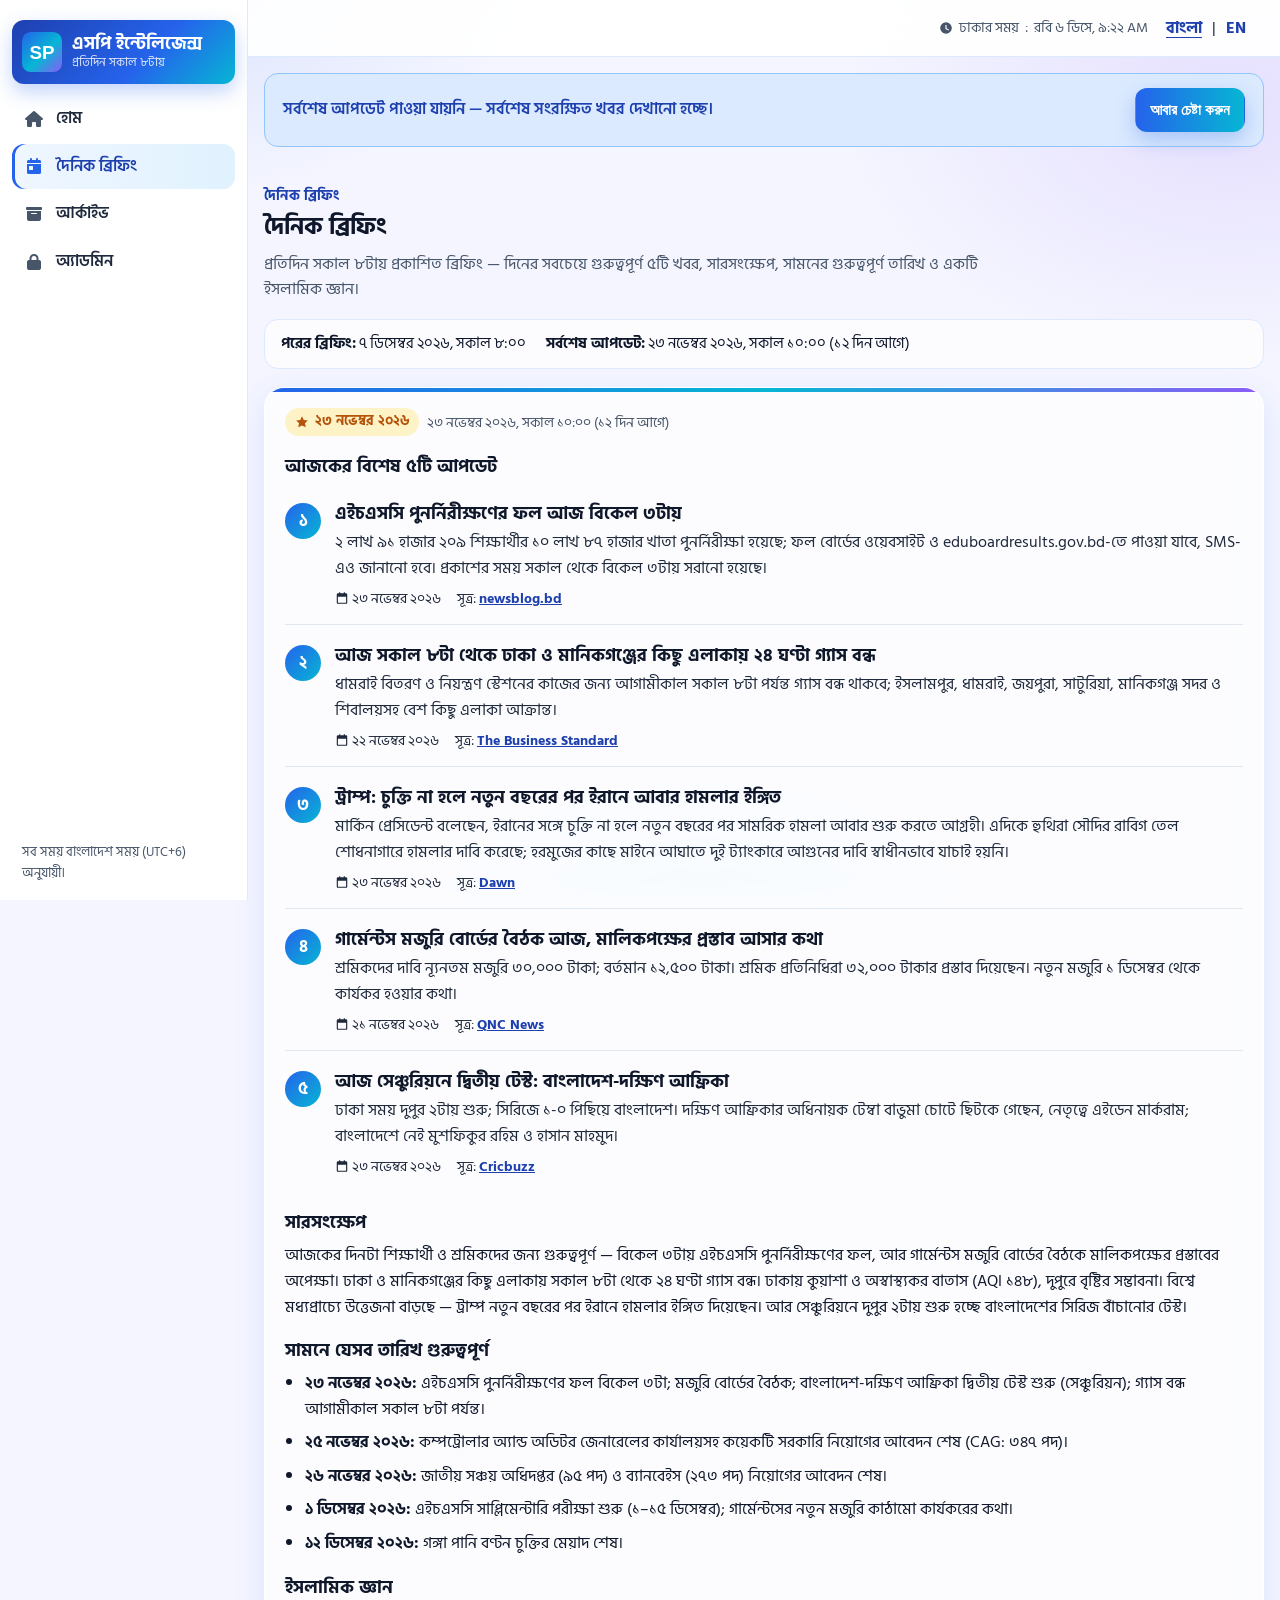
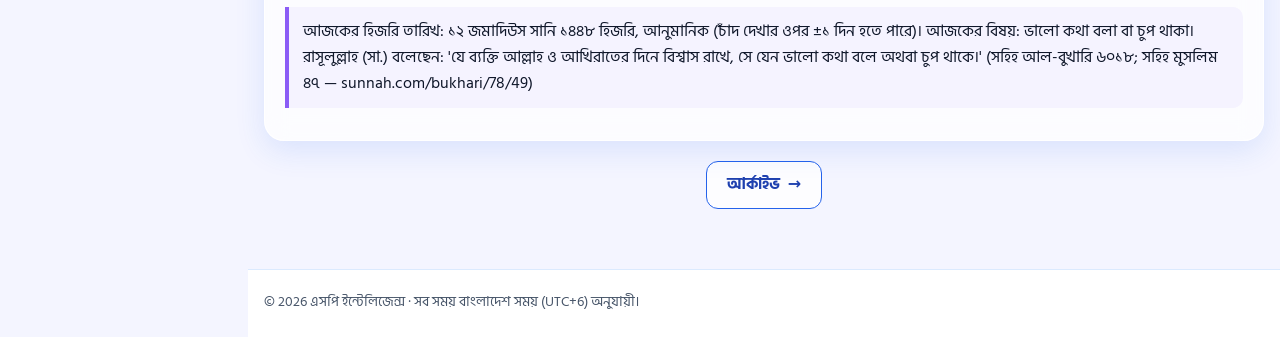
==== commit 64b795ad: "Redesign SP Intelligence: reference dashboard UI, daily 8 AM briefing only, admin same UI, loading t" ====
--- a/10-ghonta.html
+++ b/10-ghonta.html
@@ -3,110 +3,11 @@
 <head>
 <meta charset="UTF-8">
 <meta name="viewport" content="width=device-width, initial-scale=1.0">
-<title>১০ ঘণ্টার আপডেট — এসপি ইন্টেলিজেন্স</title>
-<meta name="description" content="গত ১০ ঘণ্টার গুরুত্বপূর্ণ খবর — যাচাই করা, সূত্রসহ।">
-<link rel="preconnect" href="https://fonts.googleapis.com">
-<link rel="preconnect" href="https://fonts.gstatic.com" crossorigin>
-<link href="https://fonts.googleapis.com/css2?family=Inter:wght@400;500;600;700;800&family=Plus+Jakarta+Sans:wght@600;700;800&family=Hind+Siliguri:wght@500;600;700&family=Noto+Sans+Bengali:wght@400;500;600;700;800&display=swap" rel="stylesheet">
-<link rel="stylesheet" href="https://cdnjs.cloudflare.com/ajax/libs/font-awesome/6.5.2/css/all.min.css">
-<link rel="stylesheet" href="assets/css/style.css">
-<link rel="icon" href="data:image/svg+xml,%3Csvg xmlns='http://www.w3.org/2000/svg' viewBox='0 0 64 64'%3E%3Crect width='64' height='64' rx='14' fill='%232563EB'/%3E%3Ctext x='32' y='44' font-size='30' font-family='Arial' font-weight='bold' fill='white' text-anchor='middle'%3ESP%3C/text%3E%3C/svg%3E">
+<meta http-equiv="refresh" content="0; url=daily.html">
+<title>দৈনিক ব্রিফিং — এসপি ইন্টেলিজেন্স</title>
+<script>window.location.replace('daily.html');</script>
 </head>
-<body data-page="10h">
-<a class="skip-link" href="#main-content" data-i18n="skip_to_content">মূল বিষয়বস্তুতে যান</a>
-
-<div class="shell">
-  <div class="sidebar-backdrop" id="sidebar-backdrop" hidden></div>
-  <aside class="sidebar" id="sidebar" data-i18n-aria="menu" aria-label="মেনু">
-    <a class="sidebar-brand" href="index.html" data-i18n-aria="site_name" aria-label="এসপি ইন্টেলিজেন্স">
-      <span class="brand-mark" aria-hidden="true">
-        <svg viewBox="0 0 64 64" width="40" height="40" role="img" aria-label="SP monogram"><defs><linearGradient id="spg" x1="0" y1="0" x2="1" y2="1"><stop offset="0" stop-color="#2563EB"/><stop offset=".55" stop-color="#06B6D4"/><stop offset="1" stop-color="#8B5CF6"/></linearGradient></defs><rect width="64" height="64" rx="14" fill="url(#spg)"/><text x="32" y="43" font-size="30" font-family="Inter, Arial, sans-serif" font-weight="800" fill="#ffffff" text-anchor="middle">SP</text></svg>
-      </span>
-      <span class="sidebar-brand-text">
-        <span class="sidebar-brand-name" data-i18n="site_name">এসপি ইন্টেলিজেন্স</span>
-        <span class="sidebar-brand-tag" data-i18n="hero_badge">যাচাই করা খবর · সহজ বাংলায়</span>
-      </span>
-    </a>
-    <nav class="sidebar-nav">
-      <a href="index.html"><i class="fa-solid fa-house" aria-hidden="true"></i><span data-i18n="home">হোম</span></a>
-      <a href="10-ghonta.html" class="active" aria-current="page"><i class="fa-solid fa-clock" aria-hidden="true"></i><span data-i18n="section_10h">১০ ঘণ্টার আপডেট</span></a>
-      <a href="4-ghonta.html"><i class="fa-solid fa-bolt" aria-hidden="true"></i><span data-i18n="section_4h">৪ ঘণ্টার আপডেট</span></a>
-      <a href="2-ghonta.html"><i class="fa-solid fa-stopwatch" aria-hidden="true"></i><span data-i18n="section_2h">২ ঘণ্টার আপডেট</span></a>
-      <a href="daily.html"><i class="fa-solid fa-calendar-day" aria-hidden="true"></i><span data-i18n="section_daily">দৈনিক ব্রিফিং</span></a>
-      <a href="archive.html"><i class="fa-solid fa-box-archive" aria-hidden="true"></i><span data-i18n="archive">আর্কাইভ</span></a>
-    </nav>
-    <p class="sidebar-note" data-i18n="footer_note">সব সময় বাংলাদেশ সময় (UTC+6) অনুযায়ী।</p>
-  </aside>
-  <div class="shell-main">
-    <div class="topbar">
-      <div class="topbar-inner">
-        <button type="button" class="icon-btn sidebar-toggle" id="sidebar-toggle" data-i18n-aria="menu" aria-label="মেনু" aria-expanded="false" aria-controls="sidebar"><i class="fa-solid fa-bars" aria-hidden="true"></i></button>
-        <p class="topbar-title" data-i18n="site_name">এসপি ইন্টেলিজেন্স</p>
-        <p class="topbar-clock">
-          <svg class="icon" viewBox="0 0 24 24" width="14" height="14" aria-hidden="true"><path fill="currentColor" d="M12 2a10 10 0 1 0 10 10A10 10 0 0 0 12 2zm1 10.6 4.2 2.5-.8 1.3L11 13.5V7h2z"/></svg>
-          <span data-i18n="dhaka_time">ঢাকার সময়</span>: <span id="dhaka-clock" data-clock>--:--</span>
-        </p>
-        <span class="lang-switch" role="group" data-i18n-aria="language" aria-label="ভাষা">
-          <a href="?lang=bn" data-lang-switch="bn" class="active" lang="bn">বাংলা</a>
-          <span aria-hidden="true">|</span>
-          <a href="?lang=en" data-lang-switch="en" lang="en">EN</a>
-        </span>
-      </div>
-    </div>
-<main id="main-content">
-<noscript><div class="container"><p class="empty-state">এই সাইটটি দেখতে আপনার ব্রাউজারে JavaScript চালু করুন। / Please enable JavaScript to view this site.</p></div></noscript>
-
-<section class="section" data-i18n-aria="section_10h" aria-label="">
-  <div class="container">
-    <div class="section-head">
-      <span class="section-kicker" data-i18n="section_10h"></span>
-      <h2 data-i18n="section_10h"></h2>
-      <p class="section-intro" data-i18n="page_10h_intro"></p>
-    </div>
-    <div id="strip-feed"><p class="freshness-strip" role="status"><span data-i18n="loading">লোড হচ্ছে…</span></p></div>
-    <p class="count-chip" role="status" id="count-chip"></p>
-    <div id="grid-feed"></div>
-    <div class="center-cta">
-      <a class="btn btn-outline" href="archive.html?section=10h"><span data-i18n="archive">আর্কাইভ</span> →</a>
-    </div>
-  </div>
-</section>
-
-</main>
-
-    <footer class="site-footer">
-      <div class="container footer-inner">
-        <p>© <span id="footer-year">2026</span> <span data-i18n="site_name">এসপি ইন্টেলিজেন্স</span></p>
-        <p class="footer-honesty" data-i18n="honesty_text">এই সাইটে কোনো বানানো খবর, ভুয়া তথ্য বা গুজব প্রকাশ করা হয় না। কোনো বিষয়ে নতুন তথ্য না থাকলে সেটি স্পষ্টভাবে জানানো হয়। প্রতিটি গুরুত্বপূর্ণ খবরের সঙ্গে প্রকাশের তারিখ ও মূল সূত্রের লিংক থাকে।</p>
-        <p class="footer-note" data-i18n="footer_note">সব সময় বাংলাদেশ সময় (UTC+6) অনুযায়ী।</p>
-      </div>
-    </footer>
-  </div>
-</div>
-
-<nav class="bottom-nav" data-i18n-aria="menu" aria-label="মেনু">
-  <a href="index.html">
-    <i class="fa-solid fa-house" aria-hidden="true"></i><span data-i18n="home">হোম</span>
-  </a>
-  <a href="10-ghonta.html" class="active">
-    <i class="fa-solid fa-clock" aria-hidden="true"></i><span data-i18n="section_10h">১০ ঘণ্টার আপডেট</span>
-  </a>
-  <a href="4-ghonta.html">
-    <i class="fa-solid fa-bolt" aria-hidden="true"></i><span data-i18n="section_4h">৪ ঘণ্টার আপডেট</span>
-  </a>
-  <a href="2-ghonta.html">
-    <i class="fa-solid fa-stopwatch" aria-hidden="true"></i><span data-i18n="section_2h">২ ঘণ্টার আপডেট</span>
-  </a>
-  <a href="daily.html">
-    <i class="fa-solid fa-calendar-day" aria-hidden="true"></i><span data-i18n="section_daily">দৈনিক ব্রিফিং</span>
-  </a>
-</nav>
-
-<button type="button" class="back-to-top" id="back-to-top" data-i18n-aria="back_to_top" aria-label="উপরে যান" hidden>
-  <i class="fa-solid fa-arrow-up" aria-hidden="true"></i>
-</button>
-
-<script src="assets/js/main.js" defer></script>
-<script src="assets/js/app.js" defer></script>
+<body>
+<p>এই পাতাটি <a href="daily.html">দৈনিক ব্রিফিং</a>-এ চলে গেছে।</p>
 </body>
 </html>
